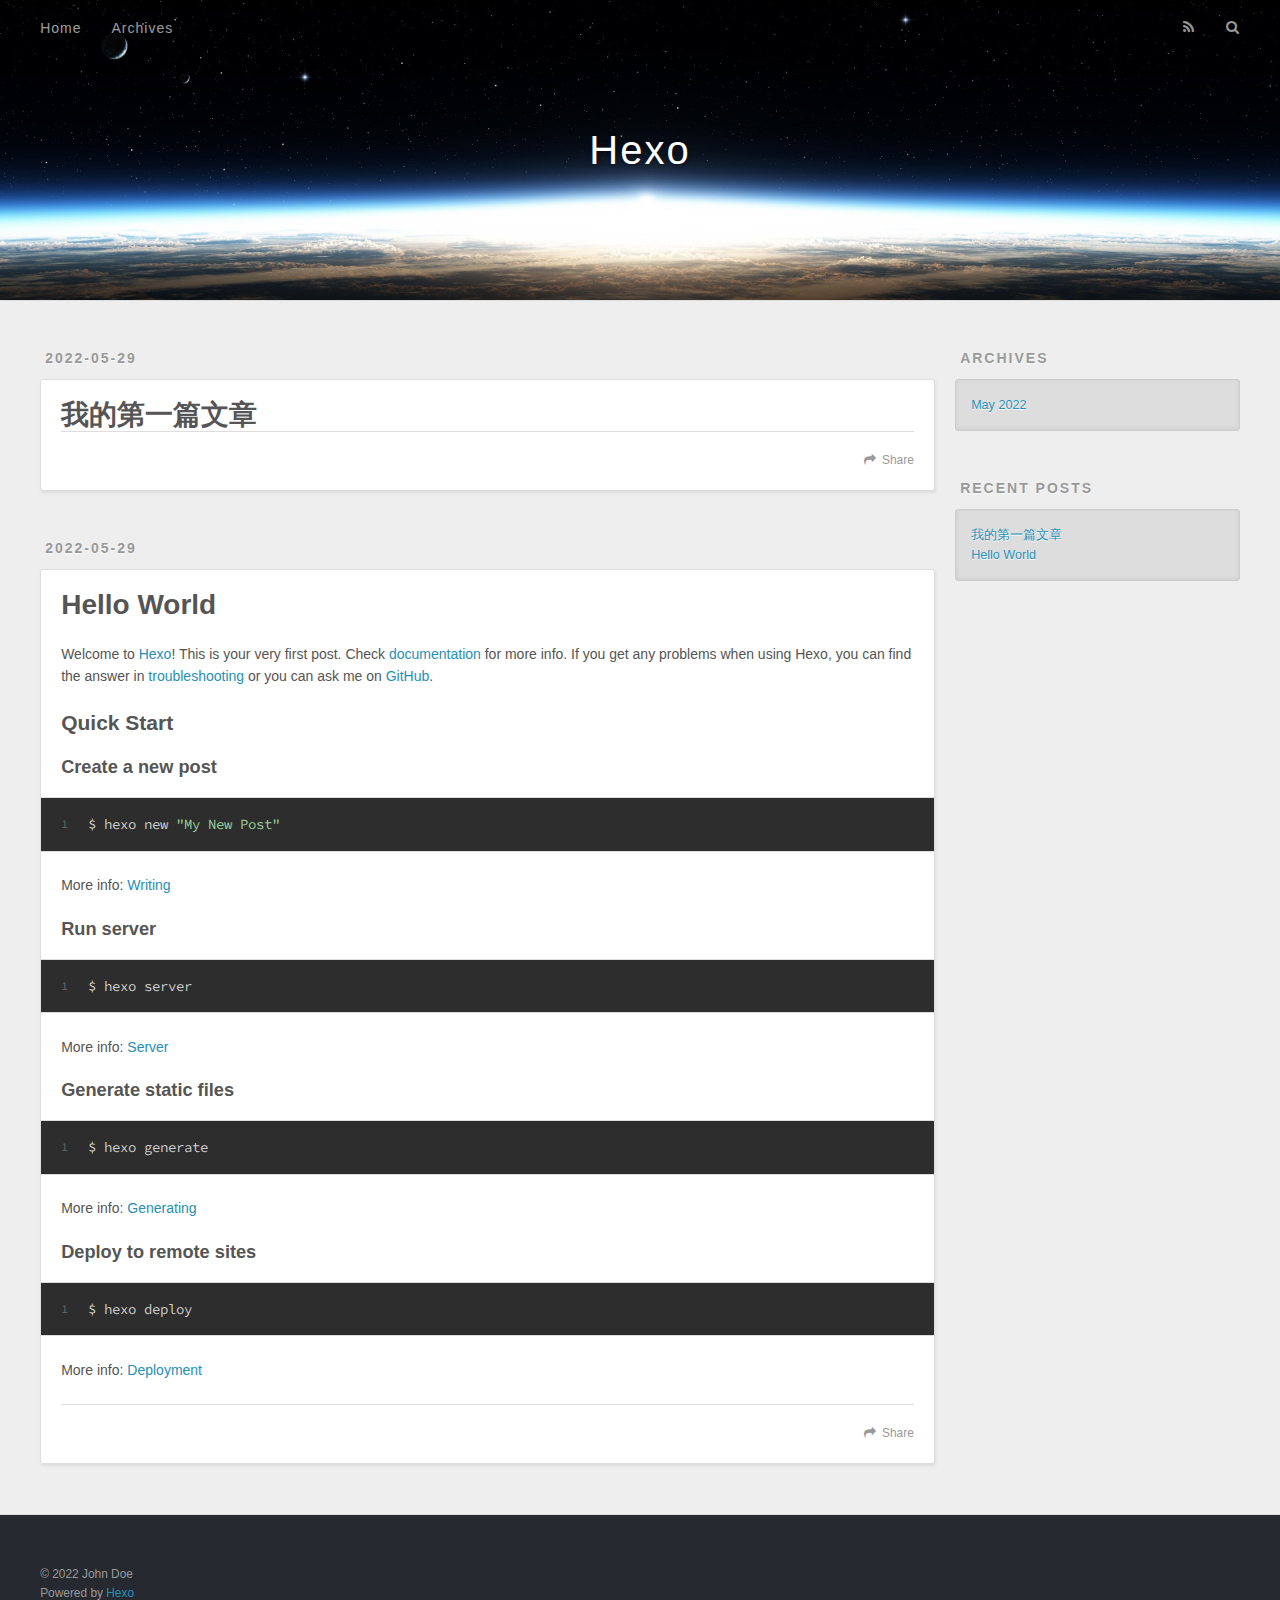
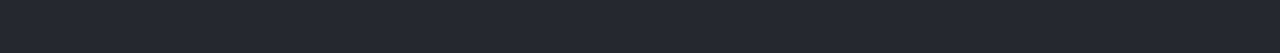
==== index.html @ 9cd81f4d "Site updated: 2022-05-29 21:57:56" ====
<!DOCTYPE html>
<html>
<head>
  <meta charset="utf-8">
  

  
  <title>Hexo</title>
  <meta name="viewport" content="width=device-width, initial-scale=1, maximum-scale=1">
  <meta property="og:type" content="website">
<meta property="og:title" content="Hexo">
<meta property="og:url" content="http://example.com/index.html">
<meta property="og:site_name" content="Hexo">
<meta property="og:locale" content="en_US">
<meta property="article:author" content="John Doe">
<meta name="twitter:card" content="summary">
  
    <link rel="alternate" href="/atom.xml" title="Hexo" type="application/atom+xml">
  
  
    <link rel="icon" href="/favicon.png">
  
  
    <link href="//fonts.googleapis.com/css?family=Source+Code+Pro" rel="stylesheet" type="text/css">
  
  
<link rel="stylesheet" href="/css/style.css">

<meta name="generator" content="Hexo 5.4.2"></head>

<body>
  <div id="container">
    <div id="wrap">
      <header id="header">
  <div id="banner"></div>
  <div id="header-outer" class="outer">
    <div id="header-title" class="inner">
      <h1 id="logo-wrap">
        <a href="/" id="logo">Hexo</a>
      </h1>
      
    </div>
    <div id="header-inner" class="inner">
      <nav id="main-nav">
        <a id="main-nav-toggle" class="nav-icon"></a>
        
          <a class="main-nav-link" href="/">Home</a>
        
          <a class="main-nav-link" href="/archives">Archives</a>
        
      </nav>
      <nav id="sub-nav">
        
          <a id="nav-rss-link" class="nav-icon" href="/atom.xml" title="RSS Feed"></a>
        
        <a id="nav-search-btn" class="nav-icon" title="Search"></a>
      </nav>
      <div id="search-form-wrap">
        <form action="//google.com/search" method="get" accept-charset="UTF-8" class="search-form"><input type="search" name="q" class="search-form-input" placeholder="Search"><button type="submit" class="search-form-submit">&#xF002;</button><input type="hidden" name="sitesearch" value="http://example.com"></form>
      </div>
    </div>
  </div>
</header>
      <div class="outer">
        <section id="main">
  
    <article id="post-我的第一篇文章" class="article article-type-post" itemscope itemprop="blogPost">
  <div class="article-meta">
    <a href="/2022/05/29/%E6%88%91%E7%9A%84%E7%AC%AC%E4%B8%80%E7%AF%87%E6%96%87%E7%AB%A0/" class="article-date">
  <time datetime="2022-05-29T07:58:07.000Z" itemprop="datePublished">2022-05-29</time>
</a>
    
  </div>
  <div class="article-inner">
    
    
      <header class="article-header">
        
  
    <h1 itemprop="name">
      <a class="article-title" href="/2022/05/29/%E6%88%91%E7%9A%84%E7%AC%AC%E4%B8%80%E7%AF%87%E6%96%87%E7%AB%A0/">我的第一篇文章</a>
    </h1>
  

      </header>
    
    <div class="article-entry" itemprop="articleBody">
      
        
      
    </div>
    <footer class="article-footer">
      <a data-url="http://example.com/2022/05/29/%E6%88%91%E7%9A%84%E7%AC%AC%E4%B8%80%E7%AF%87%E6%96%87%E7%AB%A0/" data-id="cl3rckprc0001okvm9r22bdkm" class="article-share-link">Share</a>
      
      
    </footer>
  </div>
  
</article>


  
    <article id="post-hello-world" class="article article-type-post" itemscope itemprop="blogPost">
  <div class="article-meta">
    <a href="/2022/05/29/hello-world/" class="article-date">
  <time datetime="2022-05-29T07:53:01.492Z" itemprop="datePublished">2022-05-29</time>
</a>
    
  </div>
  <div class="article-inner">
    
    
      <header class="article-header">
        
  
    <h1 itemprop="name">
      <a class="article-title" href="/2022/05/29/hello-world/">Hello World</a>
    </h1>
  

      </header>
    
    <div class="article-entry" itemprop="articleBody">
      
        <p>Welcome to <a target="_blank" rel="noopener" href="https://hexo.io/">Hexo</a>! This is your very first post. Check <a target="_blank" rel="noopener" href="https://hexo.io/docs/">documentation</a> for more info. If you get any problems when using Hexo, you can find the answer in <a target="_blank" rel="noopener" href="https://hexo.io/docs/troubleshooting.html">troubleshooting</a> or you can ask me on <a target="_blank" rel="noopener" href="https://github.com/hexojs/hexo/issues">GitHub</a>.</p>
<h2 id="Quick-Start"><a href="#Quick-Start" class="headerlink" title="Quick Start"></a>Quick Start</h2><h3 id="Create-a-new-post"><a href="#Create-a-new-post" class="headerlink" title="Create a new post"></a>Create a new post</h3><figure class="highlight bash"><table><tr><td class="gutter"><pre><span class="line">1</span><br></pre></td><td class="code"><pre><span class="line">$ hexo new <span class="string">&quot;My New Post&quot;</span></span><br></pre></td></tr></table></figure>

<p>More info: <a target="_blank" rel="noopener" href="https://hexo.io/docs/writing.html">Writing</a></p>
<h3 id="Run-server"><a href="#Run-server" class="headerlink" title="Run server"></a>Run server</h3><figure class="highlight bash"><table><tr><td class="gutter"><pre><span class="line">1</span><br></pre></td><td class="code"><pre><span class="line">$ hexo server</span><br></pre></td></tr></table></figure>

<p>More info: <a target="_blank" rel="noopener" href="https://hexo.io/docs/server.html">Server</a></p>
<h3 id="Generate-static-files"><a href="#Generate-static-files" class="headerlink" title="Generate static files"></a>Generate static files</h3><figure class="highlight bash"><table><tr><td class="gutter"><pre><span class="line">1</span><br></pre></td><td class="code"><pre><span class="line">$ hexo generate</span><br></pre></td></tr></table></figure>

<p>More info: <a target="_blank" rel="noopener" href="https://hexo.io/docs/generating.html">Generating</a></p>
<h3 id="Deploy-to-remote-sites"><a href="#Deploy-to-remote-sites" class="headerlink" title="Deploy to remote sites"></a>Deploy to remote sites</h3><figure class="highlight bash"><table><tr><td class="gutter"><pre><span class="line">1</span><br></pre></td><td class="code"><pre><span class="line">$ hexo deploy</span><br></pre></td></tr></table></figure>

<p>More info: <a target="_blank" rel="noopener" href="https://hexo.io/docs/one-command-deployment.html">Deployment</a></p>

      
    </div>
    <footer class="article-footer">
      <a data-url="http://example.com/2022/05/29/hello-world/" data-id="cl3rckpr70000okvm8v90eg1w" class="article-share-link">Share</a>
      
      
    </footer>
  </div>
  
</article>


  


</section>
        
          <aside id="sidebar">
  
    

  
    

  
    
  
    
  <div class="widget-wrap">
    <h3 class="widget-title">Archives</h3>
    <div class="widget">
      <ul class="archive-list"><li class="archive-list-item"><a class="archive-list-link" href="/archives/2022/05/">May 2022</a></li></ul>
    </div>
  </div>


  
    
  <div class="widget-wrap">
    <h3 class="widget-title">Recent Posts</h3>
    <div class="widget">
      <ul>
        
          <li>
            <a href="/2022/05/29/%E6%88%91%E7%9A%84%E7%AC%AC%E4%B8%80%E7%AF%87%E6%96%87%E7%AB%A0/">我的第一篇文章</a>
          </li>
        
          <li>
            <a href="/2022/05/29/hello-world/">Hello World</a>
          </li>
        
      </ul>
    </div>
  </div>

  
</aside>
        
      </div>
      <footer id="footer">
  
  <div class="outer">
    <div id="footer-info" class="inner">
      &copy; 2022 John Doe<br>
      Powered by <a href="http://hexo.io/" target="_blank">Hexo</a>
    </div>
  </div>
</footer>
    </div>
    <nav id="mobile-nav">
  
    <a href="/" class="mobile-nav-link">Home</a>
  
    <a href="/archives" class="mobile-nav-link">Archives</a>
  
</nav>
    

<script src="//ajax.googleapis.com/ajax/libs/jquery/2.0.3/jquery.min.js"></script>


  
<link rel="stylesheet" href="/fancybox/jquery.fancybox.css">

  
<script src="/fancybox/jquery.fancybox.pack.js"></script>




<script src="/js/script.js"></script>




  </div>
</body>
</html>
---- css/style.css ----
body {
  width: 100%;
}
body:before,
body:after {
  content: "";
  display: table;
}
body:after {
  clear: both;
}
html,
body,
div,
span,
applet,
object,
iframe,
h1,
h2,
h3,
h4,
h5,
h6,
p,
blockquote,
pre,
a,
abbr,
acronym,
address,
big,
cite,
code,
del,
dfn,
em,
img,
ins,
kbd,
q,
s,
samp,
small,
strike,
strong,
sub,
sup,
tt,
var,
dl,
dt,
dd,
ol,
ul,
li,
fieldset,
form,
label,
legend,
table,
caption,
tbody,
tfoot,
thead,
tr,
th,
td {
  margin: 0;
  padding: 0;
  border: 0;
  outline: 0;
  font-weight: inherit;
  font-style: inherit;
  font-family: inherit;
  font-size: 100%;
  vertical-align: baseline;
}
body {
  line-height: 1;
  color: #000;
  background: #fff;
}
ol,
ul {
  list-style: none;
}
table {
  border-collapse: separate;
  border-spacing: 0;
  vertical-align: middle;
}
caption,
th,
td {
  text-align: left;
  font-weight: normal;
  vertical-align: middle;
}
a img {
  border: none;
}
input,
button {
  margin: 0;
  padding: 0;
}
input::-moz-focus-inner,
button::-moz-focus-inner {
  border: 0;
  padding: 0;
}
@font-face {
  font-family: FontAwesome;
  font-style: normal;
  font-weight: normal;
  src: url("fonts/fontawesome-webfont.eot?v=#4.0.3");
  src: url("fonts/fontawesome-webfont.eot?#iefix&v=#4.0.3") format("embedded-opentype"), url("fonts/fontawesome-webfont.woff?v=#4.0.3") format("woff"), url("fonts/fontawesome-webfont.ttf?v=#4.0.3") format("truetype"), url("fonts/fontawesome-webfont.svg#fontawesomeregular?v=#4.0.3") format("svg");
}
html,
body,
#container {
  height: 100%;
}
body {
  background: #eee;
  font: 14px -apple-system, BlinkMacSystemFont, "Segoe UI", "Roboto", "Oxygen", "Ubuntu", "Cantarell", "Fira Sans", "Droid Sans", "Helvetica Neue", sans-serif;
  -webkit-text-size-adjust: 100%;
}
.outer {
  max-width: 1220px;
  margin: 0 auto;
  padding: 0 20px;
}
.outer:before,
.outer:after {
  content: "";
  display: table;
}
.outer:after {
  clear: both;
}
.inner {
  display: inline;
  float: left;
  width: 98.33333333333333%;
  margin: 0 0.833333333333333%;
}
.left,
.alignleft {
  float: left;
}
.right,
.alignright {
  float: right;
}
.clear {
  clear: both;
}
#container {
  position: relative;
}
.mobile-nav-on {
  overflow: hidden;
}
#wrap {
  height: 100%;
  width: 100%;
  position: absolute;
  top: 0;
  left: 0;
  -webkit-transition: 0.2s ease-out;
  -moz-transition: 0.2s ease-out;
  -ms-transition: 0.2s ease-out;
  transition: 0.2s ease-out;
  z-index: 1;
  background: #eee;
}
.mobile-nav-on #wrap {
  left: 280px;
}
@media screen and (min-width: 768px) {
  #main {
    display: inline;
    float: left;
    width: 73.33333333333333%;
    margin: 0 0.833333333333333%;
  }
}
.article-date,
.article-category-link,
.archive-year,
.widget-title {
  text-decoration: none;
  text-transform: uppercase;
  letter-spacing: 2px;
  color: #999;
  margin-bottom: 1em;
  margin-left: 5px;
  line-height: 1em;
  text-shadow: 0 1px #fff;
  font-weight: bold;
}
.article-inner,
.archive-article-inner {
  background: #fff;
  -webkit-box-shadow: 1px 2px 3px #ddd;
  box-shadow: 1px 2px 3px #ddd;
  border: 1px solid #ddd;
  border-radius: 3px;
}
.article-entry h1,
.widget h1 {
  font-size: 2em;
}
.article-entry h2,
.widget h2 {
  font-size: 1.5em;
}
.article-entry h3,
.widget h3 {
  font-size: 1.3em;
}
.article-entry h4,
.widget h4 {
  font-size: 1.2em;
}
.article-entry h5,
.widget h5 {
  font-size: 1em;
}
.article-entry h6,
.widget h6 {
  font-size: 1em;
  color: #999;
}
.article-entry hr,
.widget hr {
  border: 1px dashed #ddd;
}
.article-entry strong,
.widget strong {
  font-weight: bold;
}
.article-entry em,
.widget em,
.article-entry cite,
.widget cite {
  font-style: italic;
}
.article-entry sup,
.widget sup,
.article-entry sub,
.widget sub {
  font-size: 0.75em;
  line-height: 0;
  position: relative;
  vertical-align: baseline;
}
.article-entry sup,
.widget sup {
  top: -0.5em;
}
.article-entry sub,
.widget sub {
  bottom: -0.2em;
}
.article-entry small,
.widget small {
  font-size: 0.85em;
}
.article-entry acronym,
.widget acronym,
.article-entry abbr,
.widget abbr {
  border-bottom: 1px dotted;
}
.article-entry ul,
.widget ul,
.article-entry ol,
.widget ol,
.article-entry dl,
.widget dl {
  margin: 0 20px;
  line-height: 1.6em;
}
.article-entry ul ul,
.widget ul ul,
.article-entry ol ul,
.widget ol ul,
.article-entry ul ol,
.widget ul ol,
.article-entry ol ol,
.widget ol ol {
  margin-top: 0;
  margin-bottom: 0;
}
.article-entry ul,
.widget ul {
  list-style: disc;
}
.article-entry ol,
.widget ol {
  list-style: decimal;
}
.article-entry dt,
.widget dt {
  font-weight: bold;
}
#header {
  height: 300px;
  position: relative;
  border-bottom: 1px solid #ddd;
}
#header:before,
#header:after {
  content: "";
  position: absolute;
  left: 0;
  right: 0;
  height: 40px;
}
#header:before {
  top: 0;
  background: -webkit-linear-gradient(rgba(0,0,0,0.2), transparent);
  background: -moz-linear-gradient(rgba(0,0,0,0.2), transparent);
  background: -ms-linear-gradient(rgba(0,0,0,0.2), transparent);
  background: linear-gradient(rgba(0,0,0,0.2), transparent);
}
#header:after {
  bottom: 0;
  background: -webkit-linear-gradient(transparent, rgba(0,0,0,0.2));
  background: -moz-linear-gradient(transparent, rgba(0,0,0,0.2));
  background: -ms-linear-gradient(transparent, rgba(0,0,0,0.2));
  background: linear-gradient(transparent, rgba(0,0,0,0.2));
}
#header-outer {
  height: 100%;
  position: relative;
}
#header-inner {
  position: relative;
  overflow: hidden;
}
#banner {
  position: absolute;
  top: 0;
  left: 0;
  width: 100%;
  height: 100%;
  background: url("images/banner.jpg") center #000;
  background-size: cover;
  z-index: -1;
}
#header-title {
  text-align: center;
  height: 40px;
  position: absolute;
  top: 50%;
  left: 0;
  margin-top: -20px;
}
#logo,
#subtitle {
  text-decoration: none;
  color: #fff;
  font-weight: 300;
  text-shadow: 0 1px 4px rgba(0,0,0,0.3);
}
#logo {
  font-size: 40px;
  line-height: 40px;
  letter-spacing: 2px;
}
#subtitle {
  font-size: 16px;
  line-height: 16px;
  letter-spacing: 1px;
}
#subtitle-wrap {
  margin-top: 16px;
}
#main-nav {
  float: left;
  margin-left: -15px;
}
.nav-icon,
.main-nav-link {
  float: left;
  color: #fff;
  opacity: 0.6;
  text-decoration: none;
  text-shadow: 0 1px rgba(0,0,0,0.2);
  -webkit-transition: opacity 0.2s;
  -moz-transition: opacity 0.2s;
  -ms-transition: opacity 0.2s;
  transition: opacity 0.2s;
  display: block;
  padding: 20px 15px;
}
.nav-icon:hover,
.main-nav-link:hover {
  opacity: 1;
}
.nav-icon {
  font-family: FontAwesome;
  text-align: center;
  font-size: 14px;
  width: 14px;
  height: 14px;
  padding: 20px 15px;
  position: relative;
  cursor: pointer;
}
.main-nav-link {
  font-weight: 300;
  letter-spacing: 1px;
}
@media screen and (max-width: 479px) {
  .main-nav-link {
    display: none;
  }
}
#main-nav-toggle {
  display: none;
}
#main-nav-toggle:before {
  content: "\f0c9";
}
@media screen and (max-width: 479px) {
  #main-nav-toggle {
    display: block;
  }
}
#sub-nav {
  float: right;
  margin-right: -15px;
}
#nav-rss-link:before {
  content: "\f09e";
}
#nav-search-btn:before {
  content: "\f002";
}
#search-form-wrap {
  position: absolute;
  top: 15px;
  width: 150px;
  height: 30px;
  right: -150px;
  opacity: 0;
  -webkit-transition: 0.2s ease-out;
  -moz-transition: 0.2s ease-out;
  -ms-transition: 0.2s ease-out;
  transition: 0.2s ease-out;
}
#search-form-wrap.on {
  opacity: 1;
  right: 0;
}
@media screen and (max-width: 479px) {
  #search-form-wrap {
    width: 100%;
    right: -100%;
  }
}
.search-form {
  position: absolute;
  top: 0;
  left: 0;
  right: 0;
  background: #fff;
  padding: 5px 15px;
  border-radius: 15px;
  -webkit-box-shadow: 0 0 10px rgba(0,0,0,0.3);
  box-shadow: 0 0 10px rgba(0,0,0,0.3);
}
.search-form-input {
  border: none;
  background: none;
  color: #555;
  width: 100%;
  font: 13px -apple-system, BlinkMacSystemFont, "Segoe UI", "Roboto", "Oxygen", "Ubuntu", "Cantarell", "Fira Sans", "Droid Sans", "Helvetica Neue", sans-serif;
  outline: none;
}
.search-form-input::-webkit-search-results-decoration,
.search-form-input::-webkit-search-cancel-button {
  -webkit-appearance: none;
}
.search-form-submit {
  position: absolute;
  top: 50%;
  right: 10px;
  margin-top: -7px;
  font: 13px FontAwesome;
  border: none;
  background: none;
  color: #bbb;
  cursor: pointer;
}
.search-form-submit:hover,
.search-form-submit:focus {
  color: #777;
}
.article {
  margin: 50px 0;
}
.article-inner {
  overflow: hidden;
}
.article-meta:before,
.article-meta:after {
  content: "";
  display: table;
}
.article-meta:after {
  clear: both;
}
.article-date {
  float: left;
}
.article-category {
  float: left;
  line-height: 1em;
  color: #ccc;
  text-shadow: 0 1px #fff;
  margin-left: 8px;
}
.article-category:before {
  content: "\2022";
}
.article-category-link {
  margin: 0 12px 1em;
}
.article-header {
  padding: 20px 20px 0;
}
.article-title {
  text-decoration: none;
  font-size: 2em;
  font-weight: bold;
  color: #555;
  line-height: 1.1em;
  -webkit-transition: color 0.2s;
  -moz-transition: color 0.2s;
  -ms-transition: color 0.2s;
  transition: color 0.2s;
}
a.article-title:hover {
  color: #258fb8;
}
.article-entry {
  color: #555;
  padding: 0 20px;
}
.article-entry:before,
.article-entry:after {
  content: "";
  display: table;
}
.article-entry:after {
  clear: both;
}
.article-entry p,
.article-entry table {
  line-height: 1.6em;
  margin: 1.6em 0;
}
.article-entry h1,
.article-entry h2,
.article-entry h3,
.article-entry h4,
.article-entry h5,
.article-entry h6 {
  font-weight: bold;
}
.article-entry h1,
.article-entry h2,
.article-entry h3,
.article-entry h4,
.article-entry h5,
.article-entry h6 {
  line-height: 1.1em;
  margin: 1.1em 0;
}
.article-entry a {
  color: #258fb8;
  text-decoration: none;
}
.article-entry a:hover {
  text-decoration: underline;
}
.article-entry ul,
.article-entry ol,
.article-entry dl {
  margin-top: 1.6em;
  margin-bottom: 1.6em;
}
.article-entry img,
.article-entry video {
  max-width: 100%;
  height: auto;
  display: block;
  margin: auto;
}
.article-entry iframe {
  border: none;
}
.article-entry table {
  width: 100%;
  border-collapse: collapse;
  border-spacing: 0;
}
.article-entry th {
  font-weight: bold;
  border-bottom: 3px solid #ddd;
  padding-bottom: 0.5em;
}
.article-entry td {
  border-bottom: 1px solid #ddd;
  padding: 10px 0;
}
.article-entry blockquote {
  font-family: Georgia, "Times New Roman", serif;
  font-size: 1.4em;
  margin: 1.6em 20px;
  text-align: center;
}
.article-entry blockquote footer {
  font-size: 14px;
  margin: 1.6em 0;
  font-family: -apple-system, BlinkMacSystemFont, "Segoe UI", "Roboto", "Oxygen", "Ubuntu", "Cantarell", "Fira Sans", "Droid Sans", "Helvetica Neue", sans-serif;
}
.article-entry blockquote footer cite:before {
  content: "—";
  padding: 0 0.5em;
}
.article-entry .pullquote {
  text-align: left;
  width: 45%;
  margin: 0;
}
.article-entry .pullquote.left {
  margin-left: 0.5em;
  margin-right: 1em;
}
.article-entry .pullquote.right {
  margin-right: 0.5em;
  margin-left: 1em;
}
.article-entry .caption {
  color: #999;
  display: block;
  font-size: 0.9em;
  margin-top: 0.5em;
  position: relative;
  text-align: center;
}
.article-entry .video-container {
  position: relative;
  padding-top: 56.25%;
  height: 0;
  overflow: hidden;
}
.article-entry .video-container iframe,
.article-entry .video-container object,
.article-entry .video-container embed {
  position: absolute;
  top: 0;
  left: 0;
  width: 100%;
  height: 100%;
  margin-top: 0;
}
.article-more-link a {
  display: inline-block;
  line-height: 1em;
  padding: 6px 15px;
  border-radius: 15px;
  background: #eee;
  color: #999;
  text-shadow: 0 1px #fff;
  text-decoration: none;
}
.article-more-link a:hover {
  background: #258fb8;
  color: #fff;
  text-decoration: none;
  text-shadow: 0 1px #1e7293;
}
.article-footer {
  font-size: 0.85em;
  line-height: 1.6em;
  border-top: 1px solid #ddd;
  padding-top: 1.6em;
  margin: 0 20px 20px;
}
.article-footer:before,
.article-footer:after {
  content: "";
  display: table;
}
.article-footer:after {
  clear: both;
}
.article-footer a {
  color: #999;
  text-decoration: none;
}
.article-footer a:hover {
  color: #555;
}
.article-tag-list-item {
  float: left;
  margin-right: 10px;
}
.article-tag-list-link:before {
  content: "#";
}
.article-comment-link {
  float: right;
}
.article-comment-link:before {
  content: "\f075";
  font-family: FontAwesome;
  padding-right: 8px;
}
.article-share-link {
  cursor: pointer;
  float: right;
  margin-left: 20px;
}
.article-share-link:before {
  content: "\f064";
  font-family: FontAwesome;
  padding-right: 6px;
}
#article-nav {
  position: relative;
}
#article-nav:before,
#article-nav:after {
  content: "";
  display: table;
}
#article-nav:after {
  clear: both;
}
@media screen and (min-width: 768px) {
  #article-nav {
    margin: 50px 0;
  }
  #article-nav:before {
    width: 8px;
    height: 8px;
    position: absolute;
    top: 50%;
    left: 50%;
    margin-top: -4px;
    margin-left: -4px;
    content: "";
    border-radius: 50%;
    background: #ddd;
    -webkit-box-shadow: 0 1px 2px #fff;
    box-shadow: 0 1px 2px #fff;
  }
}
.article-nav-link-wrap {
  text-decoration: none;
  text-shadow: 0 1px #fff;
  color: #999;
  -webkit-box-sizing: border-box;
  -moz-box-sizing: border-box;
  box-sizing: border-box;
  margin-top: 50px;
  text-align: center;
  display: block;
}
.article-nav-link-wrap:hover {
  color: #555;
}
@media screen and (min-width: 768px) {
  .article-nav-link-wrap {
    width: 50%;
    margin-top: 0;
  }
}
@media screen and (min-width: 768px) {
  #article-nav-newer {
    float: left;
    text-align: right;
    padding-right: 20px;
  }
}
@media screen and (min-width: 768px) {
  #article-nav-older {
    float: right;
    text-align: left;
    padding-left: 20px;
  }
}
.article-nav-caption {
  text-transform: uppercase;
  letter-spacing: 2px;
  color: #ddd;
  line-height: 1em;
  font-weight: bold;
}
#article-nav-newer .article-nav-caption {
  margin-right: -2px;
}
.article-nav-title {
  font-size: 0.85em;
  line-height: 1.6em;
  margin-top: 0.5em;
}
.article-share-box {
  position: absolute;
  display: none;
  background: #fff;
  -webkit-box-shadow: 1px 2px 10px rgba(0,0,0,0.2);
  box-shadow: 1px 2px 10px rgba(0,0,0,0.2);
  border-radius: 3px;
  margin-left: -145px;
  overflow: hidden;
  z-index: 1;
}
.article-share-box.on {
  display: block;
}
.article-share-input {
  width: 100%;
  background: none;
  -webkit-box-sizing: border-box;
  -moz-box-sizing: border-box;
  box-sizing: border-box;
  font: 14px -apple-system, BlinkMacSystemFont, "Segoe UI", "Roboto", "Oxygen", "Ubuntu", "Cantarell", "Fira Sans", "Droid Sans", "Helvetica Neue", sans-serif;
  padding: 0 15px;
  color: #555;
  outline: none;
  border: 1px solid #ddd;
  border-radius: 3px 3px 0 0;
  height: 36px;
  line-height: 36px;
}
.article-share-links {
  background: #eee;
}
.article-share-links:before,
.article-share-links:after {
  content: "";
  display: table;
}
.article-share-links:after {
  clear: both;
}
.article-share-twitter,
.article-share-facebook,
.article-share-pinterest,
.article-share-google {
  width: 50px;
  height: 36px;
  display: block;
  float: left;
  position: relative;
  color: #999;
  text-shadow: 0 1px #fff;
}
.article-share-twitter:before,
.article-share-facebook:before,
.article-share-pinterest:before,
.article-share-google:before {
  font-size: 20px;
  font-family: FontAwesome;
  width: 20px;
  height: 20px;
  position: absolute;
  top: 50%;
  left: 50%;
  margin-top: -10px;
  margin-left: -10px;
  text-align: center;
}
.article-share-twitter:hover,
.article-share-facebook:hover,
.article-share-pinterest:hover,
.article-share-google:hover {
  color: #fff;
}
.article-share-twitter:before {
  content: "\f099";
}
.article-share-twitter:hover {
  background: #00aced;
  text-shadow: 0 1px #008abe;
}
.article-share-facebook:before {
  content: "\f09a";
}
.article-share-facebook:hover {
  background: #3b5998;
  text-shadow: 0 1px #2f477a;
}
.article-share-pinterest:before {
  content: "\f0d2";
}
.article-share-pinterest:hover {
  background: #cb2027;
  text-shadow: 0 1px #a21a1f;
}
.article-share-google:before {
  content: "\f0d5";
}
.article-share-google:hover {
  background: #dd4b39;
  text-shadow: 0 1px #be3221;
}
.article-gallery {
  background: #000;
  position: relative;
}
.article-gallery-photos {
  position: relative;
  overflow: hidden;
}
.article-gallery-img {
  display: none;
  max-width: 100%;
}
.article-gallery-img:first-child {
  display: block;
}
.article-gallery-img.loaded {
  position: absolute;
  display: block;
}
.article-gallery-img img {
  display: block;
  max-width: 100%;
  margin: 0 auto;
}
#comments {
  background: #fff;
  -webkit-box-shadow: 1px 2px 3px #ddd;
  box-shadow: 1px 2px 3px #ddd;
  padding: 20px;
  border: 1px solid #ddd;
  border-radius: 3px;
  margin: 50px 0;
}
#comments a {
  color: #258fb8;
}
.archives-wrap {
  margin: 50px 0;
}
.archives:before,
.archives:after {
  content: "";
  display: table;
}
.archives:after {
  clear: both;
}
.archive-year-wrap {
  margin-bottom: 1em;
}
.archives {
  -webkit-column-gap: 10px;
  -moz-column-gap: 10px;
  column-gap: 10px;
}
@media screen and (min-width: 480px) and (max-width: 767px) {
  .archives {
    -webkit-column-count: 2;
    -moz-column-count: 2;
    column-count: 2;
  }
}
@media screen and (min-width: 768px) {
  .archives {
    -webkit-column-count: 3;
    -moz-column-count: 3;
    column-count: 3;
  }
}
.archive-article {
  -webkit-column-break-inside: avoid;
  page-break-inside: avoid;
  overflow: hidden;
  break-inside: avoid-column;
}
.archive-article-inner {
  padding: 10px;
  margin-bottom: 15px;
}
.archive-article-title {
  text-decoration: none;
  font-weight: bold;
  color: #555;
  -webkit-transition: color 0.2s;
  -moz-transition: color 0.2s;
  -ms-transition: color 0.2s;
  transition: color 0.2s;
  line-height: 1.6em;
}
.archive-article-title:hover {
  color: #258fb8;
}
.archive-article-footer {
  margin-top: 1em;
}
.archive-article-date {
  color: #999;
  text-decoration: none;
  font-size: 0.85em;
  line-height: 1em;
  margin-bottom: 0.5em;
  display: block;
}
#page-nav {
  margin: 50px auto;
  background: #fff;
  -webkit-box-shadow: 1px 2px 3px #ddd;
  box-shadow: 1px 2px 3px #ddd;
  border: 1px solid #ddd;
  border-radius: 3px;
  text-align: center;
  color: #999;
  overflow: hidden;
}
#page-nav:before,
#page-nav:after {
  content: "";
  display: table;
}
#page-nav:after {
  clear: both;
}
#page-nav a,
#page-nav span {
  padding: 10px 20px;
  line-height: 1;
  height: 2ex;
}
#page-nav a {
  color: #999;
  text-decoration: none;
}
#page-nav a:hover {
  background: #999;
  color: #fff;
}
#page-nav .prev {
  float: left;
}
#page-nav .next {
  float: right;
}
#page-nav .page-number {
  display: inline-block;
}
@media screen and (max-width: 479px) {
  #page-nav .page-number {
    display: none;
  }
}
#page-nav .current {
  color: #555;
  font-weight: bold;
}
#page-nav .space {
  color: #ddd;
}
#footer {
  background: #262a30;
  padding: 50px 0;
  border-top: 1px solid #ddd;
  color: #999;
}
#footer a {
  color: #258fb8;
  text-decoration: none;
}
#footer a:hover {
  text-decoration: underline;
}
#footer-info {
  line-height: 1.6em;
  font-size: 0.85em;
}
.article-entry pre,
.article-entry .highlight {
  background: #2d2d2d;
  margin: 0 -20px;
  padding: 15px 20px;
  border-style: solid;
  border-color: #ddd;
  border-width: 1px 0;
  overflow: auto;
  color: #ccc;
  line-height: 22.400000000000002px;
}
.article-entry .highlight .gutter pre,
.article-entry .gist .gist-file .gist-data .line-numbers {
  color: #666;
  font-size: 0.85em;
}
.article-entry pre,
.article-entry code {
  font-family: "Source Code Pro", Consolas, Monaco, Menlo, Consolas, monospace;
}
.article-entry code {
  background: #eee;
  text-shadow: 0 1px #fff;
  padding: 0 0.3em;
}
.article-entry pre code {
  background: none;
  text-shadow: none;
  padding: 0;
}
.article-entry .highlight pre {
  border: none;
  margin: 0;
  padding: 0;
}
.article-entry .highlight table {
  margin: 0;
  width: auto;
}
.article-entry .highlight td {
  border: none;
  padding: 0;
}
.article-entry .highlight figcaption {
  font-size: 0.85em;
  color: #999;
  line-height: 1em;
  margin-bottom: 1em;
}
.article-entry .highlight figcaption:before,
.article-entry .highlight figcaption:after {
  content: "";
  display: table;
}
.article-entry .highlight figcaption:after {
  clear: both;
}
.article-entry .highlight figcaption a {
  float: right;
}
.article-entry .highlight .gutter pre {
  text-align: right;
  padding-right: 20px;
}
.article-entry .highlight .line {
  height: 22.400000000000002px;
}
.article-entry .highlight .line.marked {
  background: #515151;
}
.article-entry .gist {
  margin: 0 -20px;
  border-style: solid;
  border-color: #ddd;
  border-width: 1px 0;
  background: #2d2d2d;
  padding: 15px 20px 15px 0;
}
.article-entry .gist .gist-file {
  border: none;
  font-family: "Source Code Pro", Consolas, Monaco, Menlo, Consolas, monospace;
  margin: 0;
}
.article-entry .gist .gist-file .gist-data {
  background: none;
  border: none;
}
.article-entry .gist .gist-file .gist-data .line-numbers {
  background: none;
  border: none;
  padding: 0 20px 0 0;
}
.article-entry .gist .gist-file .gist-data .line-data {
  padding: 0 !important;
}
.article-entry .gist .gist-file .highlight {
  margin: 0;
  padding: 0;
  border: none;
}
.article-entry .gist .gist-file .gist-meta {
  background: #2d2d2d;
  color: #999;
  font: 0.85em -apple-system, BlinkMacSystemFont, "Segoe UI", "Roboto", "Oxygen", "Ubuntu", "Cantarell", "Fira Sans", "Droid Sans", "Helvetica Neue", sans-serif;
  text-shadow: 0 0;
  padding: 0;
  margin-top: 1em;
  margin-left: 20px;
}
.article-entry .gist .gist-file .gist-meta a {
  color: #258fb8;
  font-weight: normal;
}
.article-entry .gist .gist-file .gist-meta a:hover {
  text-decoration: underline;
}
pre .comment,
pre .title {
  color: #999;
}
pre .variable,
pre .attribute,
pre .tag,
pre .regexp,
pre .ruby .constant,
pre .xml .tag .title,
pre .xml .pi,
pre .xml .doctype,
pre .html .doctype,
pre .css .id,
pre .css .class,
pre .css .pseudo {
  color: #f2777a;
}
pre .number,
pre .preprocessor,
pre .built_in,
pre .literal,
pre .params,
pre .constant {
  color: #f99157;
}
pre .class,
pre .ruby .class .title,
pre .css .rules .attribute {
  color: #9c9;
}
pre .string,
pre .value,
pre .inheritance,
pre .header,
pre .ruby .symbol,
pre .xml .cdata {
  color: #9c9;
}
pre .css .hexcolor {
  color: #6cc;
}
pre .function,
pre .python .decorator,
pre .python .title,
pre .ruby .function .title,
pre .ruby .title .keyword,
pre .perl .sub,
pre .javascript .title,
pre .coffeescript .title {
  color: #69c;
}
pre .keyword,
pre .javascript .function {
  color: #c9c;
}
@media screen and (max-width: 479px) {
  #mobile-nav {
    position: absolute;
    top: 0;
    left: 0;
    width: 280px;
    height: 100%;
    background: #191919;
    border-right: 1px solid #fff;
  }
}
@media screen and (max-width: 479px) {
  .mobile-nav-link {
    display: block;
    color: #999;
    text-decoration: none;
    padding: 15px 20px;
    font-weight: bold;
  }
  .mobile-nav-link:hover {
    color: #fff;
  }
}
@media screen and (min-width: 768px) {
  #sidebar {
    display: inline;
    float: left;
    width: 23.333333333333332%;
    margin: 0 0.833333333333333%;
  }
}
.widget-wrap {
  margin: 50px 0;
}
.widget {
  color: #777;
  text-shadow: 0 1px #fff;
  background: #ddd;
  -webkit-box-shadow: 0 -1px 4px #ccc inset;
  box-shadow: 0 -1px 4px #ccc inset;
  border: 1px solid #ccc;
  padding: 15px;
  border-radius: 3px;
}
.widget a {
  color: #258fb8;
  text-decoration: none;
}
.widget a:hover {
  text-decoration: underline;
}
.widget ul ul,
.widget ol ul,
.widget dl ul,
.widget ul ol,
.widget ol ol,
.widget dl ol,
.widget ul dl,
.widget ol dl,
.widget dl dl {
  margin-left: 15px;
  list-style: disc;
}
.widget {
  line-height: 1.6em;
  word-wrap: break-word;
  font-size: 0.9em;
}
.widget ul,
.widget ol {
  list-style: none;
  margin: 0;
}
.widget ul ul,
.widget ol ul,
.widget ul ol,
.widget ol ol {
  margin: 0 20px;
}
.widget ul ul,
.widget ol ul {
  list-style: disc;
}
.widget ul ol,
.widget ol ol {
  list-style: decimal;
}
.category-list-count,
.tag-list-count,
.archive-list-count {
  padding-left: 5px;
  color: #999;
  font-size: 0.85em;
}
.category-list-count:before,
.tag-list-count:before,
.archive-list-count:before {
  content: "(";
}
.category-list-count:after,
.tag-list-count:after,
.archive-list-count:after {
  content: ")";
}
.tagcloud a {
  margin-right: 5px;
  display: inline-block;
}
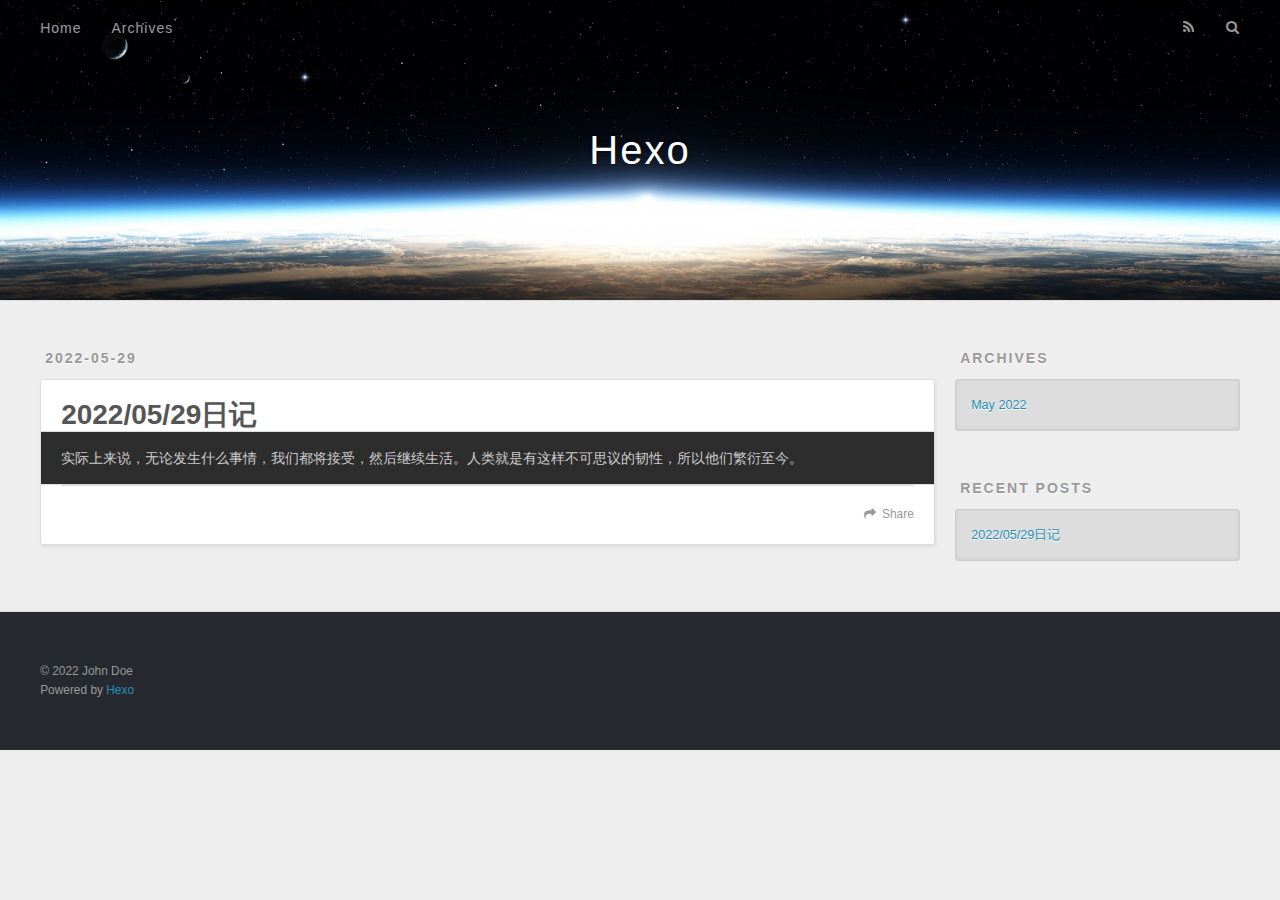
==== commit 6d98e97f: "Site updated: 2022-05-29 22:06:38" ====
--- a/index.html
+++ b/index.html
@@ -64,10 +64,10 @@
       <div class="outer">
         <section id="main">
   
-    <article id="post-我的第一篇文章" class="article article-type-post" itemscope itemprop="blogPost">
+    <article id="post-2022-05-29日记" class="article article-type-post" itemscope itemprop="blogPost">
   <div class="article-meta">
-    <a href="/2022/05/29/%E6%88%91%E7%9A%84%E7%AC%AC%E4%B8%80%E7%AF%87%E6%96%87%E7%AB%A0/" class="article-date">
-  <time datetime="2022-05-29T07:58:07.000Z" itemprop="datePublished">2022-05-29</time>
+    <a href="/2022/05/29/2022-05-29%E6%97%A5%E8%AE%B0/" class="article-date">
+  <time datetime="2022-05-29T14:04:13.000Z" itemprop="datePublished">2022-05-29</time>
 </a>
     
   </div>
@@ -78,7 +78,7 @@
         
   
     <h1 itemprop="name">
-      <a class="article-title" href="/2022/05/29/%E6%88%91%E7%9A%84%E7%AC%AC%E4%B8%80%E7%AF%87%E6%96%87%E7%AB%A0/">我的第一篇文章</a>
+      <a class="article-title" href="/2022/05/29/2022-05-29%E6%97%A5%E8%AE%B0/">2022/05/29日记</a>
     </h1>
   
 
@@ -86,60 +86,13 @@
     
     <div class="article-entry" itemprop="articleBody">
       
-        
-      
-    </div>
-    <footer class="article-footer">
-      <a data-url="http://example.com/2022/05/29/%E6%88%91%E7%9A%84%E7%AC%AC%E4%B8%80%E7%AF%87%E6%96%87%E7%AB%A0/" data-id="cl3rckprc0001okvm9r22bdkm" class="article-share-link">Share</a>
-      
-      
-    </footer>
-  </div>
-  
-</article>
-
-
-  
-    <article id="post-hello-world" class="article article-type-post" itemscope itemprop="blogPost">
-  <div class="article-meta">
-    <a href="/2022/05/29/hello-world/" class="article-date">
-  <time datetime="2022-05-29T07:53:01.492Z" itemprop="datePublished">2022-05-29</time>
-</a>
-    
-  </div>
-  <div class="article-inner">
-    
-    
-      <header class="article-header">
-        
-  
-    <h1 itemprop="name">
-      <a class="article-title" href="/2022/05/29/hello-world/">Hello World</a>
-    </h1>
-  
-
-      </header>
-    
-    <div class="article-entry" itemprop="articleBody">
-      
-        <p>Welcome to <a target="_blank" rel="noopener" href="https://hexo.io/">Hexo</a>! This is your very first post. Check <a target="_blank" rel="noopener" href="https://hexo.io/docs/">documentation</a> for more info. If you get any problems when using Hexo, you can find the answer in <a target="_blank" rel="noopener" href="https://hexo.io/docs/troubleshooting.html">troubleshooting</a> or you can ask me on <a target="_blank" rel="noopener" href="https://github.com/hexojs/hexo/issues">GitHub</a>.</p>
-<h2 id="Quick-Start"><a href="#Quick-Start" class="headerlink" title="Quick Start"></a>Quick Start</h2><h3 id="Create-a-new-post"><a href="#Create-a-new-post" class="headerlink" title="Create a new post"></a>Create a new post</h3><figure class="highlight bash"><table><tr><td class="gutter"><pre><span class="line">1</span><br></pre></td><td class="code"><pre><span class="line">$ hexo new <span class="string">&quot;My New Post&quot;</span></span><br></pre></td></tr></table></figure>
-
-<p>More info: <a target="_blank" rel="noopener" href="https://hexo.io/docs/writing.html">Writing</a></p>
-<h3 id="Run-server"><a href="#Run-server" class="headerlink" title="Run server"></a>Run server</h3><figure class="highlight bash"><table><tr><td class="gutter"><pre><span class="line">1</span><br></pre></td><td class="code"><pre><span class="line">$ hexo server</span><br></pre></td></tr></table></figure>
-
-<p>More info: <a target="_blank" rel="noopener" href="https://hexo.io/docs/server.html">Server</a></p>
-<h3 id="Generate-static-files"><a href="#Generate-static-files" class="headerlink" title="Generate static files"></a>Generate static files</h3><figure class="highlight bash"><table><tr><td class="gutter"><pre><span class="line">1</span><br></pre></td><td class="code"><pre><span class="line">$ hexo generate</span><br></pre></td></tr></table></figure>
-
-<p>More info: <a target="_blank" rel="noopener" href="https://hexo.io/docs/generating.html">Generating</a></p>
-<h3 id="Deploy-to-remote-sites"><a href="#Deploy-to-remote-sites" class="headerlink" title="Deploy to remote sites"></a>Deploy to remote sites</h3><figure class="highlight bash"><table><tr><td class="gutter"><pre><span class="line">1</span><br></pre></td><td class="code"><pre><span class="line">$ hexo deploy</span><br></pre></td></tr></table></figure>
-
-<p>More info: <a target="_blank" rel="noopener" href="https://hexo.io/docs/one-command-deployment.html">Deployment</a></p>
+        <pre><code>实际上来说，无论发生什么事情，我们都将接受，然后继续生活。人类就是有这样不可思议的韧性，所以他们繁衍至今。
+</code></pre>
 
       
     </div>
     <footer class="article-footer">
-      <a data-url="http://example.com/2022/05/29/hello-world/" data-id="cl3rckpr70000okvm8v90eg1w" class="article-share-link">Share</a>
+      <a data-url="http://example.com/2022/05/29/2022-05-29%E6%97%A5%E8%AE%B0/" data-id="cl3rdkxnv0000kovmfjaien2n" class="article-share-link">Share</a>
       
       
     </footer>
@@ -180,11 +133,7 @@
       <ul>
         
           <li>
-            <a href="/2022/05/29/%E6%88%91%E7%9A%84%E7%AC%AC%E4%B8%80%E7%AF%87%E6%96%87%E7%AB%A0/">我的第一篇文章</a>
-          </li>
-        
-          <li>
-            <a href="/2022/05/29/hello-world/">Hello World</a>
+            <a href="/2022/05/29/2022-05-29%E6%97%A5%E8%AE%B0/">2022/05/29日记</a>
           </li>
         
       </ul>
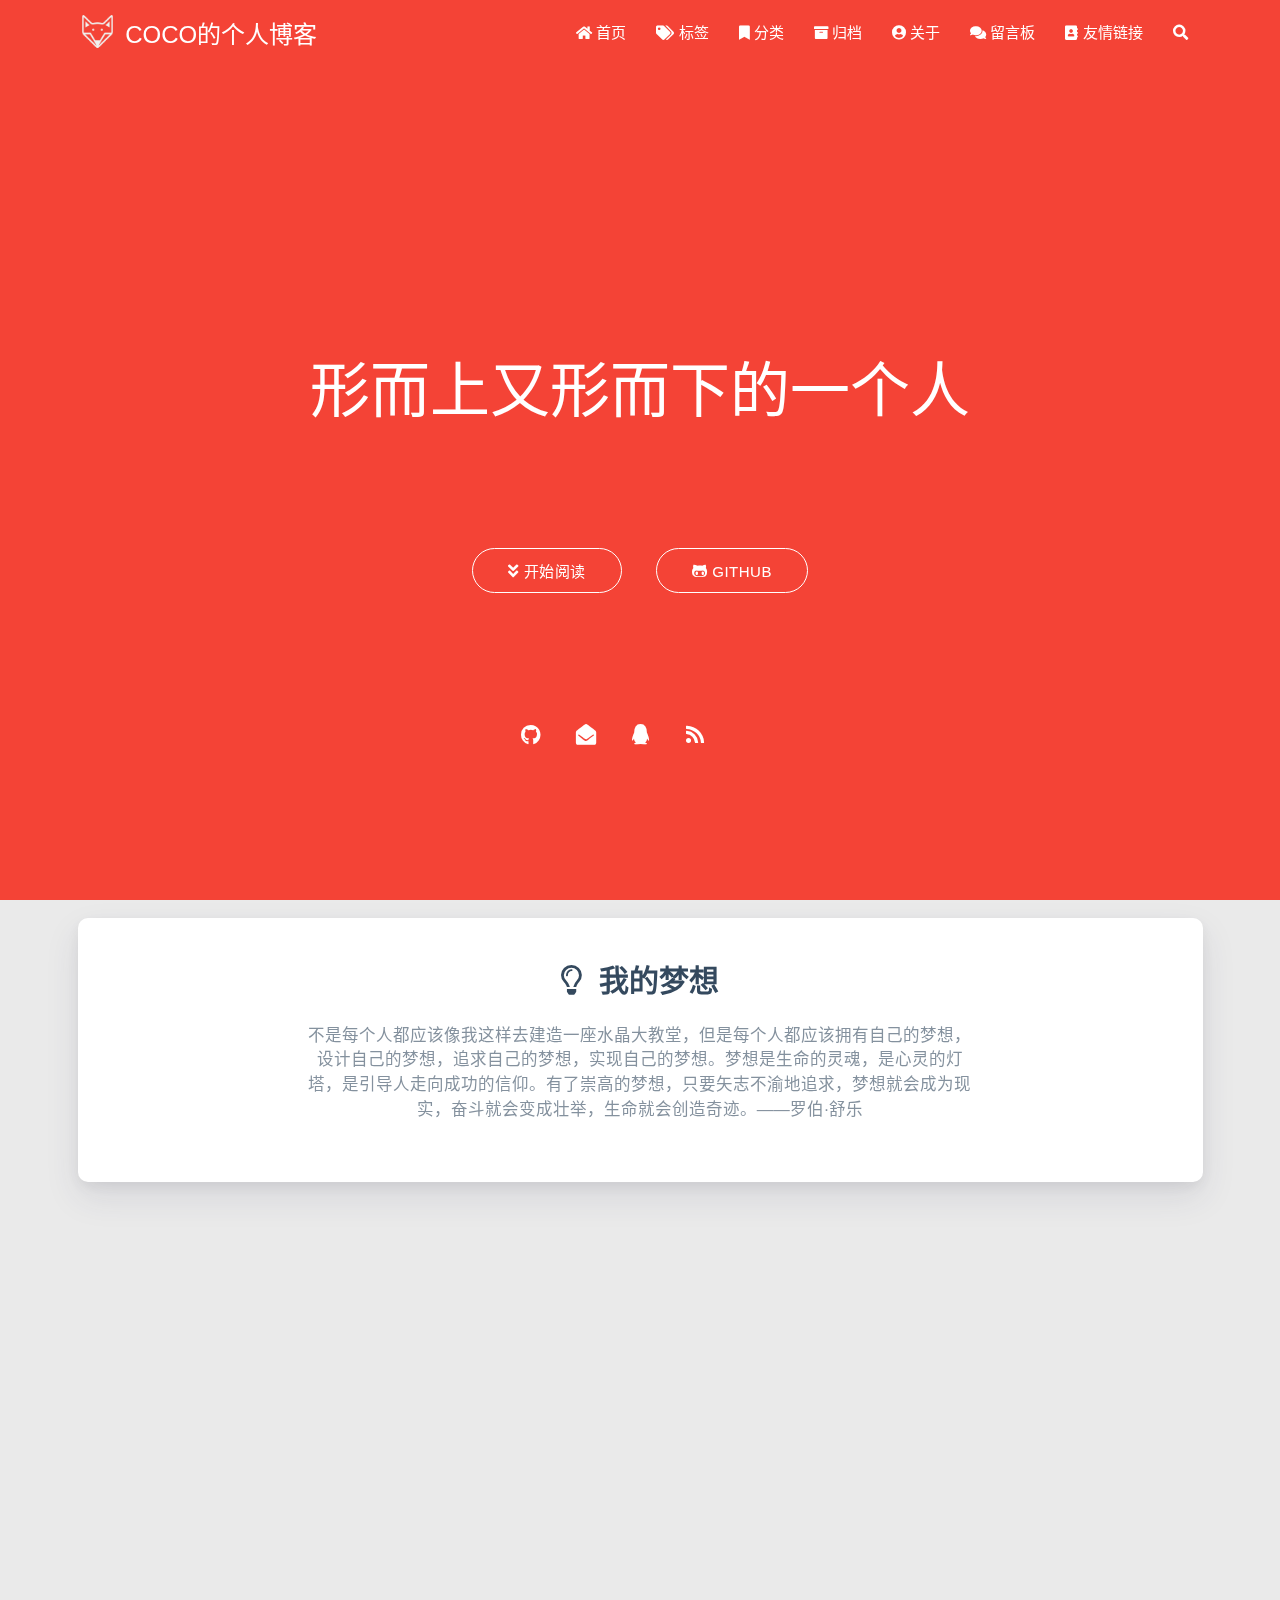
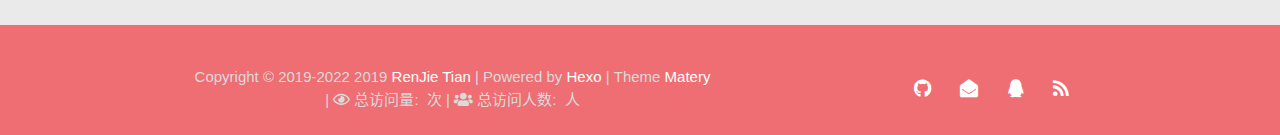
==== commit 291b851e: "Site updated: 2022-05-29 23:50:42" ====
--- a/index.html
+++ b/index.html
@@ -1,185 +1,906 @@
-<!DOCTYPE html>
-<html>
+<!DOCTYPE HTML>
+<html lang="zh-CN">
+
+
 <head>
-  <meta charset="utf-8">
+    <meta charset="utf-8">
+    <meta name="keywords" content="COCO的个人博客">
+    <meta name="description" content="杂记，因个人不喜欢手账且觉得手写繁琐，朋友圈和QQ空间 更不是什么说真话交真朋友的地方，故暂使用博客方式记录感想">
+    <meta http-equiv="X-UA-Compatible" content="IE=edge">
+    <meta name="viewport" content="width=device-width, initial-scale=1.0, user-scalable=no">
+    <meta name="renderer" content="webkit|ie-stand|ie-comp">
+    <meta name="mobile-web-app-capable" content="yes">
+    <meta name="format-detection" content="telephone=no">
+    <meta name="apple-mobile-web-app-capable" content="yes">
+    <meta name="apple-mobile-web-app-status-bar-style" content="black-translucent">
+    <!-- Global site tag (gtag.js) - Google Analytics -->
+
+
+    <title>COCO的个人博客</title>
+    <link rel="icon" type="image/png" href="/favicon.png">
+
+    <link rel="stylesheet" type="text/css" href="/libs/awesome/css/all.css">
+    <link rel="stylesheet" type="text/css" href="/libs/materialize/materialize.min.css">
+    <link rel="stylesheet" type="text/css" href="/libs/aos/aos.css">
+    <link rel="stylesheet" type="text/css" href="/libs/animate/animate.min.css">
+    <link rel="stylesheet" type="text/css" href="/libs/lightGallery/css/lightgallery.min.css">
+    <link rel="stylesheet" type="text/css" href="/css/matery.css">
+    <link rel="stylesheet" type="text/css" href="/css/my.css">
+
+    <script src="/libs/jquery/jquery.min.js"></script>
+
+<meta name="generator" content="Hexo 5.4.2"></head>
+
+
+
+
+<body>
+    <header class="navbar-fixed">
+    <nav id="headNav" class="bg-color nav-transparent">
+        <div id="navContainer" class="nav-wrapper container">
+            <div class="brand-logo">
+                <a href="/" class="waves-effect waves-light">
+                    
+                    <img src="/medias/logo.png" class="logo-img" alt="LOGO">
+                    
+                    <span class="logo-span">COCO的个人博客</span>
+                </a>
+            </div>
+            
+
+<a href="#" data-target="mobile-nav" class="sidenav-trigger button-collapse"><i class="fas fa-bars"></i></a>
+<ul class="right nav-menu">
   
-
+  <li class="hide-on-med-and-down nav-item">
+    
+    <a href="/" class="waves-effect waves-light">
+      
+      <i class="fas fa-home" style="zoom: 0.6;"></i>
+      
+      <span>首页</span>
+    </a>
+    
+  </li>
   
-  <title>Hexo</title>
-  <meta name="viewport" content="width=device-width, initial-scale=1, maximum-scale=1">
-  <meta property="og:type" content="website">
-<meta property="og:title" content="Hexo">
-<meta property="og:url" content="http://example.com/index.html">
-<meta property="og:site_name" content="Hexo">
-<meta property="og:locale" content="en_US">
-<meta property="article:author" content="John Doe">
-<meta name="twitter:card" content="summary">
+  <li class="hide-on-med-and-down nav-item">
+    
+    <a href="/tags" class="waves-effect waves-light">
+      
+      <i class="fas fa-tags" style="zoom: 0.6;"></i>
+      
+      <span>标签</span>
+    </a>
+    
+  </li>
   
-    <link rel="alternate" href="/atom.xml" title="Hexo" type="application/atom+xml">
+  <li class="hide-on-med-and-down nav-item">
+    
+    <a href="/categories" class="waves-effect waves-light">
+      
+      <i class="fas fa-bookmark" style="zoom: 0.6;"></i>
+      
+      <span>分类</span>
+    </a>
+    
+  </li>
   
+  <li class="hide-on-med-and-down nav-item">
+    
+    <a href="/archives" class="waves-effect waves-light">
+      
+      <i class="fas fa-archive" style="zoom: 0.6;"></i>
+      
+      <span>归档</span>
+    </a>
+    
+  </li>
   
-    <link rel="icon" href="/favicon.png">
+  <li class="hide-on-med-and-down nav-item">
+    
+    <a href="/about" class="waves-effect waves-light">
+      
+      <i class="fas fa-user-circle" style="zoom: 0.6;"></i>
+      
+      <span>关于</span>
+    </a>
+    
+  </li>
   
+  <li class="hide-on-med-and-down nav-item">
+    
+    <a href="/contact" class="waves-effect waves-light">
+      
+      <i class="fas fa-comments" style="zoom: 0.6;"></i>
+      
+      <span>留言板</span>
+    </a>
+    
+  </li>
   
-    <link href="//fonts.googleapis.com/css?family=Source+Code+Pro" rel="stylesheet" type="text/css">
+  <li class="hide-on-med-and-down nav-item">
+    
+    <a href="/friends" class="waves-effect waves-light">
+      
+      <i class="fas fa-address-book" style="zoom: 0.6;"></i>
+      
+      <span>友情链接</span>
+    </a>
+    
+  </li>
   
-  
-<link rel="stylesheet" href="/css/style.css">
-
-<meta name="generator" content="Hexo 5.4.2"></head>
-
-<body>
-  <div id="container">
-    <div id="wrap">
-      <header id="header">
-  <div id="banner"></div>
-  <div id="header-outer" class="outer">
-    <div id="header-title" class="inner">
-      <h1 id="logo-wrap">
-        <a href="/" id="logo">Hexo</a>
-      </h1>
-      
+  <li>
+    <a href="#searchModal" class="modal-trigger waves-effect waves-light">
+      <i id="searchIcon" class="fas fa-search" title="搜索" style="zoom: 0.85;"></i>
+    </a>
+  </li>
+</ul>
+
+
+<div id="mobile-nav" class="side-nav sidenav">
+
+    <div class="mobile-head bg-color">
+        
+        <img src="/medias/logo.png" class="logo-img circle responsive-img">
+        
+        <div class="logo-name">COCO的个人博客</div>
+        <div class="logo-desc">
+            
+            杂记，因个人不喜欢手账且觉得手写繁琐，朋友圈和QQ空间 更不是什么说真话交真朋友的地方，故暂使用博客方式记录感想
+            
+        </div>
     </div>
-    <div id="header-inner" class="inner">
-      <nav id="main-nav">
-        <a id="main-nav-toggle" class="nav-icon"></a>
-        
-          <a class="main-nav-link" href="/">Home</a>
-        
-          <a class="main-nav-link" href="/archives">Archives</a>
-        
-      </nav>
-      <nav id="sub-nav">
-        
-          <a id="nav-rss-link" class="nav-icon" href="/atom.xml" title="RSS Feed"></a>
-        
-        <a id="nav-search-btn" class="nav-icon" title="Search"></a>
-      </nav>
-      <div id="search-form-wrap">
-        <form action="//google.com/search" method="get" accept-charset="UTF-8" class="search-form"><input type="search" name="q" class="search-form-input" placeholder="Search"><button type="submit" class="search-form-submit">&#xF002;</button><input type="hidden" name="sitesearch" value="http://example.com"></form>
-      </div>
+
+    
+
+    <ul class="menu-list mobile-menu-list">
+        
+        <li class="m-nav-item">
+	  
+		<a href="/" class="waves-effect waves-light">
+			
+			    <i class="fa-fw fas fa-home"></i>
+			
+			首页
+		</a>
+          
+        </li>
+        
+        <li class="m-nav-item">
+	  
+		<a href="/tags" class="waves-effect waves-light">
+			
+			    <i class="fa-fw fas fa-tags"></i>
+			
+			标签
+		</a>
+          
+        </li>
+        
+        <li class="m-nav-item">
+	  
+		<a href="/categories" class="waves-effect waves-light">
+			
+			    <i class="fa-fw fas fa-bookmark"></i>
+			
+			分类
+		</a>
+          
+        </li>
+        
+        <li class="m-nav-item">
+	  
+		<a href="/archives" class="waves-effect waves-light">
+			
+			    <i class="fa-fw fas fa-archive"></i>
+			
+			归档
+		</a>
+          
+        </li>
+        
+        <li class="m-nav-item">
+	  
+		<a href="/about" class="waves-effect waves-light">
+			
+			    <i class="fa-fw fas fa-user-circle"></i>
+			
+			关于
+		</a>
+          
+        </li>
+        
+        <li class="m-nav-item">
+	  
+		<a href="/contact" class="waves-effect waves-light">
+			
+			    <i class="fa-fw fas fa-comments"></i>
+			
+			留言板
+		</a>
+          
+        </li>
+        
+        <li class="m-nav-item">
+	  
+		<a href="/friends" class="waves-effect waves-light">
+			
+			    <i class="fa-fw fas fa-address-book"></i>
+			
+			友情链接
+		</a>
+          
+        </li>
+        
+        
+        <li><div class="divider"></div></li>
+        <li>
+            <a href="https://github.com/blinkfox/hexo-theme-matery" class="waves-effect waves-light" target="_blank">
+                <i class="fab fa-github-square fa-fw"></i>Fork Me
+            </a>
+        </li>
+        
+    </ul>
+</div>
+
+
+        </div>
+
+        
+            <style>
+    .nav-transparent .github-corner {
+        display: none !important;
+    }
+
+    .github-corner {
+        position: absolute;
+        z-index: 10;
+        top: 0;
+        right: 0;
+        border: 0;
+        transform: scale(1.1);
+    }
+
+    .github-corner svg {
+        color: #0f9d58;
+        fill: #fff;
+        height: 64px;
+        width: 64px;
+    }
+
+    .github-corner:hover .octo-arm {
+        animation: a 0.56s ease-in-out;
+    }
+
+    .github-corner .octo-arm {
+        animation: none;
+    }
+
+    @keyframes a {
+        0%,
+        to {
+            transform: rotate(0);
+        }
+        20%,
+        60% {
+            transform: rotate(-25deg);
+        }
+        40%,
+        80% {
+            transform: rotate(10deg);
+        }
+    }
+</style>
+
+<a href="https://github.com/blinkfox/hexo-theme-matery" class="github-corner tooltipped hide-on-med-and-down" target="_blank"
+   data-tooltip="Fork Me" data-position="left" data-delay="50">
+    <svg viewBox="0 0 250 250" aria-hidden="true">
+        <path d="M0,0 L115,115 L130,115 L142,142 L250,250 L250,0 Z"></path>
+        <path d="M128.3,109.0 C113.8,99.7 119.0,89.6 119.0,89.6 C122.0,82.7 120.5,78.6 120.5,78.6 C119.2,72.0 123.4,76.3 123.4,76.3 C127.3,80.9 125.5,87.3 125.5,87.3 C122.9,97.6 130.6,101.9 134.4,103.2"
+              fill="currentColor" style="transform-origin: 130px 106px;" class="octo-arm"></path>
+        <path d="M115.0,115.0 C114.9,115.1 118.7,116.5 119.8,115.4 L133.7,101.6 C136.9,99.2 139.9,98.4 142.2,98.6 C133.8,88.0 127.5,74.4 143.8,58.0 C148.5,53.4 154.0,51.2 159.7,51.0 C160.3,49.4 163.2,43.6 171.4,40.1 C171.4,40.1 176.1,42.5 178.8,56.2 C183.1,58.6 187.2,61.8 190.9,65.4 C194.5,69.0 197.7,73.2 200.1,77.6 C213.8,80.2 216.3,84.9 216.3,84.9 C212.7,93.1 206.9,96.0 205.4,96.6 C205.1,102.4 203.0,107.8 198.3,112.5 C181.9,128.9 168.3,122.5 157.7,114.1 C157.9,116.9 156.7,120.9 152.7,124.9 L141.0,136.5 C139.8,137.7 141.6,141.9 141.8,141.8 Z"
+              fill="currentColor" class="octo-body"></path>
+    </svg>
+</a>
+        
+    </nav>
+
+</header>
+
+    
+<style>
+    .carousel-control {
+        width: 45px;
+        height: 45px;
+        line-height: 55px;
+        border-radius: 45px;
+        background: transparent;
+        cursor: pointer;
+        z-index: 100;
+    }
+
+    #prev-cover {
+        position: absolute;
+        top: 48%;
+        left: 8px;
+    }
+
+    #next-cover {
+        position: absolute;
+        top: 48%;
+        right: 8px;;
+    }
+
+    #prev-cover i {
+        margin-right: 3px;
+    }
+
+    #next-cover i {
+        margin-left: 3px;
+    }
+
+    .carousel-control:hover {
+        background-color: rgba(0, 0, 0, .4);
+    }
+
+    .carousel-control i {
+        color: #fff;
+        font-size: 2.4rem;
+    }
+</style>
+
+
+
+<div class="carousel carousel-slider center index-cover" data-indicators="true" style="margin-top: -64px;">
+    
+
+    <div class="carousel-item red white-text bg-cover about-cover">
+        <div class="container">
+            <div class="row">
+    <div class="col s10 offset-s1 m8 offset-m2 l8 offset-l2">
+        <div class="brand">
+            <div class="title center-align">
+                
+                形而上又形而下的一个人
+                
+            </div>
+
+            <div class="description center-align">
+                
+                <span id="subtitle"></span>
+                <script src="https://cdn.jsdelivr.net/npm/typed.js@2.0.11"></script>
+                <script>
+                    var typed = new Typed("#subtitle", {
+                        strings: ['从来没有真正的绝境, 只有心灵的迷途','Never really desperate, only the lost of the soul'],
+                        startDelay: 300,
+                        typeSpeed: 100,
+                        loop: true,
+                        backSpeed: 50,
+                        showCursor: true
+                    });
+                </script>
+                
+            </div>
+        </div>
     </div>
-  </div>
-</header>
-      <div class="outer">
-        <section id="main">
-  
-    <article id="post-2022-05-29日记" class="article article-type-post" itemscope itemprop="blogPost">
-  <div class="article-meta">
-    <a href="/2022/05/29/2022-05-29%E6%97%A5%E8%AE%B0/" class="article-date">
-  <time datetime="2022-05-29T14:04:13.000Z" itemprop="datePublished">2022-05-29</time>
+</div>
+
+
+<script>
+    // 每天切换 banner 图.  Switch banner image every day.
+    var bannerUrl = "/medias/banner/" + new Date().getDay() + '.jpg';
+    $('.bg-cover').css('background-image', 'url(' + bannerUrl + ')');
+</script>
+
+
+
+            <div class="cover-btns">
+                <a href="#articles" class="waves-effect waves-light btn">
+                    <i class="fa fa-angle-double-down"></i>开始阅读
+                </a>
+
+                
+                    <a href="https://github.com/blinkfox/hexo-theme-matery" class="waves-effect waves-light btn" target="_blank">
+                        <i class="fab fa-github-alt"></i>Github
+                    </a>
+                
+            </div>
+            <div class="cover-social-link">
+    <a href="https://github.com/blinkfox" class="tooltipped" target="_blank" data-tooltip="访问我的GitHub" data-position="top" data-delay="50">
+        <i class="fab fa-github"></i>
+    </a>
+
+
+
+    <a href="mailto:1181062873@qq.com" class="tooltipped" target="_blank" data-tooltip="邮件联系我trj1900@163.com" data-position="top" data-delay="50">
+        <i class="fas fa-envelope-open"></i>
+    </a>
+
+
+
+
+
+
+
+    <a href="tencent://AddContact/?fromId=50&fromSubId=1&subcmd=all&uin=1181062873" class="tooltipped" target="_blank" data-tooltip="QQ联系我:1728262127 1181062873" data-position="top" data-delay="50">
+        <i class="fab fa-qq"></i>
+    </a>
+
+
+
+
+
+
+
+    <a href="/atom.xml" class="tooltipped" target="_blank" data-tooltip="RSS 订阅" data-position="top" data-delay="50">
+        <i class="fas fa-rss"></i>
+    </a>
+
+
+<a href="https://user.qzone.qq.com/1728262127/infocenter" class="tooltipped" target="_blank" data-tooltip="访问我的QQ空间" data-position="top" data-delay="50">
+    <i class="fa fa-github"></i>
 </a>
-    
-  </div>
-  <div class="article-inner">
-    
-    
-      <header class="article-header">
-        
-  
-    <h1 itemprop="name">
-      <a class="article-title" href="/2022/05/29/2022-05-29%E6%97%A5%E8%AE%B0/">2022/05/29日记</a>
-    </h1>
-  
-
-      </header>
-    
-    <div class="article-entry" itemprop="articleBody">
-      
-        <pre><code>实际上来说，无论发生什么事情，我们都将接受，然后继续生活。人类就是有这样不可思议的韧性，所以他们繁衍至今。
-</code></pre>
-
-      
+</div>
+        </div>
     </div>
-    <footer class="article-footer">
-      <a data-url="http://example.com/2022/05/29/2022-05-29%E6%97%A5%E8%AE%B0/" data-id="cl3rdkxnv0000kovmfjaien2n" class="article-share-link">Share</a>
-      
-      
-    </footer>
-  </div>
-  
-</article>
-
-
-  
-
-
-</section>
-        
-          <aside id="sidebar">
-  
-    
-
-  
-    
-
-  
-    
-  
-    
-  <div class="widget-wrap">
-    <h3 class="widget-title">Archives</h3>
-    <div class="widget">
-      <ul class="archive-list"><li class="archive-list-item"><a class="archive-list-link" href="/archives/2022/05/">May 2022</a></li></ul>
+
+    
+</div>
+
+<script>
+    $(function () {
+        let coverSlider = $('.carousel');
+
+        //用户触摸轮播自动 restartPlay 是否生效
+        let initUserPressedOrDraggedActive = false
+
+        //用户触摸轮播自动 restartPlay
+        function initUserPressedOrDragged(instance) {
+            setInterval(() => {
+                if (instance.pressed || instance.dragged) {
+                    // console.log('initUserPressedOrDragged: ',instance.pressed,instance.dragged)
+                    restartPlay()
+                }
+            }, 1000)
+        }
+
+        coverSlider.carousel({
+            duration: Number('120'),
+            fullWidth: true,
+            indicators: 'true' === 'true',
+            onCycleTo() {
+                if (!initUserPressedOrDraggedActive) {
+                    // console.log('initUserPressedOrDraggedActive')
+                    initUserPressedOrDragged(this)
+                    initUserPressedOrDraggedActive = true
+                }
+            },
+        })
+
+        let carouselIntervalId;
+        
+        // Loop to call the next cover article picture.
+        let autoCarousel = function () {
+            carouselIntervalId = setInterval(function () {
+                coverSlider.carousel('next');
+            }, 5000);
+        };
+        autoCarousel();
+        
+
+        function restartPlay() {
+            
+            clearInterval(carouselIntervalId);
+            autoCarousel();
+            
+        };
+
+        
+        // prev and next cover post.
+        $('#prev-cover').click(function () {
+            coverSlider.carousel('prev');
+            restartPlay();
+        });
+        $('#next-cover').click(function () {
+            coverSlider.carousel('next');
+            restartPlay();
+        });
+        
+    });
+</script>
+
+
+
+<main class="content">
+
+    
+    <div id="indexCard" class="index-card">
+        <div class="container ">
+            <div class="card">
+                <div class="card-content">
+                    
+                        <div class="dream">
+    
+    <div class="title center-align">
+        <i class="far fa-lightbulb"></i>&nbsp;&nbsp;我的梦想
     </div>
-  </div>
-
-
-  
-    
-  <div class="widget-wrap">
-    <h3 class="widget-title">Recent Posts</h3>
-    <div class="widget">
-      <ul>
-        
-          <li>
-            <a href="/2022/05/29/2022-05-29%E6%97%A5%E8%AE%B0/">2022/05/29日记</a>
-          </li>
-        
-      </ul>
+    
+    <div class="row">
+        <div class="col l8 offset-l2 m10 offset-m1 s10 offset-s1 center-align text">
+            不是每个人都应该像我这样去建造一座水晶大教堂，但是每个人都应该拥有自己的梦想，设计自己的梦想，追求自己的梦想，实现自己的梦想。梦想是生命的灵魂，是心灵的灯塔，是引导人走向成功的信仰。有了崇高的梦想，只要矢志不渝地追求，梦想就会成为现实，奋斗就会变成壮举，生命就会创造奇迹。——罗伯·舒乐
+        </div>
     </div>
-  </div>
-
-  
-</aside>
-        
-      </div>
-      <footer id="footer">
-  
-  <div class="outer">
-    <div id="footer-info" class="inner">
-      &copy; 2022 John Doe<br>
-      Powered by <a href="http://hexo.io/" target="_blank">Hexo</a>
+</div>
+
+                    
+
+                    
+
+                    
+
+                    
+                    <div id="recommend-sections" class="recommend">
+                        
+
+
+
+                    </div>
+                    
+                </div>
+            </div>
+        </div>
     </div>
-  </div>
+    
+
+    
+
+    <!-- 所有文章卡片 -->
+    <article id="articles" class="container articles">
+        <div class="row article-row">
+            
+            <div class="article col s12 m6 l4" data-aos="zoom-in">
+                <div class="card">
+                    <a href="/2022/05/29/2022-05-29-ri-ji/">
+                        <div class="card-image">
+                            
+                            <img src="/source/images/Riku%20qiang.jpg" class="responsive-img" alt="2022/05/29 日记">
+                            
+                            <span class="card-title">2022/05/29 日记</span>
+                        </div>
+                    </a>
+
+                    <div class="card-content article-content">
+                        <div class="summary block-with-text">
+                            
+                                接受并生活 人类
+                            
+                        </div>
+                        <div class="publish-info">
+                            <span class="publish-date">
+                                <i class="far fa-clock fa-fw icon-date"></i>2022-05-29
+                            </span>
+                            <span class="publish-author">
+                                
+                                <i class="fas fa-bookmark fa-fw icon-category"></i>
+                                
+                                <a href="/categories/Markdown/" class="post-category">
+                                    Markdown
+                                </a>
+                                
+                                
+                            </span>
+                        </div>
+                    </div>
+
+                    
+                    <div class="card-action article-tags">
+                        
+                        <a href="/tags/%E5%BD%A2%E8%80%8C%E4%B8%8A%E6%80%9D%E8%80%83/">
+                            <span class="chip bg-color">形而上思考</span>
+                        </a>
+                        
+                    </div>
+                    
+                </div>
+            </div>
+            
+        </div>
+    </article>
+
+</main>
+
+
+
+
+    <footer class="page-footer bg-color">
+    
+        <link rel="stylesheet" href="/libs/aplayer/APlayer.min.css">
+<style>
+    .aplayer .aplayer-lrc p {
+        
+        display: none;
+        
+        font-size: 12px;
+        font-weight: 700;
+        line-height: 16px !important;
+    }
+
+    .aplayer .aplayer-lrc p.aplayer-lrc-current {
+        
+        display: none;
+        
+        font-size: 15px;
+        color: #42b983;
+    }
+
+    
+    .aplayer.aplayer-fixed.aplayer-narrow .aplayer-body {
+        left: -66px !important;
+    }
+
+    .aplayer.aplayer-fixed.aplayer-narrow .aplayer-body:hover {
+        left: 0px !important;
+    }
+
+    
+</style>
+<div class="">
+    
+    <div class="row">
+        <meting-js class="col l8 offset-l2 m10 offset-m1 s12"
+                   server="netease"
+                   type="playlist"
+                   id="503838841"
+                   fixed='true'
+                   autoplay='false'
+                   theme='#42b983'
+                   loop='all'
+                   order='random'
+                   preload='auto'
+                   volume='0.7'
+                   list-folded='true'
+        >
+        </meting-js>
+    </div>
+</div>
+
+<script src="/libs/aplayer/APlayer.min.js"></script>
+<script src="https://cdn.jsdelivr.net/npm/meting@2/dist/Meting.min.js"></script>
+
+    
+    <div class="container row center-align" style="margin-bottom: 0px !important;">
+        <div class="col s12 m8 l8 copy-right">
+            Copyright&nbsp;&copy;
+            
+                <span id="year">2019-2022</span>
+            
+            <span id="year">2019</span>
+            <a href="/about" target="_blank">RenJie Tian</a>
+            |&nbsp;Powered by&nbsp;<a href="https://hexo.io/" target="_blank">Hexo</a>
+            |&nbsp;Theme&nbsp;<a href="https://github.com/blinkfox/hexo-theme-matery" target="_blank">Matery</a>
+            <br>
+            
+            
+            
+            
+            
+            
+            <span id="busuanzi_container_site_pv">
+                |&nbsp;<i class="far fa-eye"></i>&nbsp;总访问量:&nbsp;<span id="busuanzi_value_site_pv"
+                    class="white-color"></span>&nbsp;次
+            </span>
+            
+            
+            <span id="busuanzi_container_site_uv">
+                |&nbsp;<i class="fas fa-users"></i>&nbsp;总访问人数:&nbsp;<span id="busuanzi_value_site_uv"
+                    class="white-color"></span>&nbsp;人
+            </span>
+            
+            <br>
+            
+            <br>
+            
+        </div>
+        <div class="col s12 m4 l4 social-link social-statis">
+    <a href="https://github.com/blinkfox" class="tooltipped" target="_blank" data-tooltip="访问我的GitHub" data-position="top" data-delay="50">
+        <i class="fab fa-github"></i>
+    </a>
+
+
+
+    <a href="mailto:1181062873@qq.com" class="tooltipped" target="_blank" data-tooltip="邮件联系我trj1900@163.com" data-position="top" data-delay="50">
+        <i class="fas fa-envelope-open"></i>
+    </a>
+
+
+
+
+
+
+
+    <a href="tencent://AddContact/?fromId=50&fromSubId=1&subcmd=all&uin=1181062873" class="tooltipped" target="_blank" data-tooltip="QQ联系我:1728262127 1181062873" data-position="top" data-delay="50">
+        <i class="fab fa-qq"></i>
+    </a>
+
+
+
+
+
+
+
+    <a href="/atom.xml" class="tooltipped" target="_blank" data-tooltip="RSS 订阅" data-position="top" data-delay="50">
+        <i class="fas fa-rss"></i>
+    </a>
+
+
+<a href="https://user.qzone.qq.com/1728262127/infocenter" class="tooltipped" target="_blank" data-tooltip="访问我的QQ空间" data-position="top" data-delay="50">
+    <i class="fa fa-github"></i>
+</a>
+</div>
+    </div>
 </footer>
+
+<div class="progress-bar"></div>
+
+
+    <!-- 搜索遮罩框 -->
+<div id="searchModal" class="modal">
+    <div class="modal-content">
+        <div class="search-header">
+            <span class="title"><i class="fas fa-search"></i>&nbsp;&nbsp;搜索</span>
+            <input type="search" id="searchInput" name="s" placeholder="请输入搜索的关键字"
+                   class="search-input">
+        </div>
+        <div id="searchResult"></div>
     </div>
-    <nav id="mobile-nav">
-  
-    <a href="/" class="mobile-nav-link">Home</a>
-  
-    <a href="/archives" class="mobile-nav-link">Archives</a>
-  
-</nav>
-    
-
-<script src="//ajax.googleapis.com/ajax/libs/jquery/2.0.3/jquery.min.js"></script>
-
-
-  
-<link rel="stylesheet" href="/fancybox/jquery.fancybox.css">
-
-  
-<script src="/fancybox/jquery.fancybox.pack.js"></script>
-
-
-
-
-<script src="/js/script.js"></script>
-
-
-
-
-  </div>
+</div>
+
+<script type="text/javascript">
+$(function () {
+    var searchFunc = function (path, search_id, content_id) {
+        'use strict';
+        $.ajax({
+            url: path,
+            dataType: "xml",
+            success: function (xmlResponse) {
+                // get the contents from search data
+                var datas = $("entry", xmlResponse).map(function () {
+                    return {
+                        title: $("title", this).text(),
+                        content: $("content", this).text(),
+                        url: $("url", this).text()
+                    };
+                }).get();
+                var $input = document.getElementById(search_id);
+                var $resultContent = document.getElementById(content_id);
+                $input.addEventListener('input', function () {
+                    var str = '<ul class=\"search-result-list\">';
+                    var keywords = this.value.trim().toLowerCase().split(/[\s\-]+/);
+                    $resultContent.innerHTML = "";
+                    if (this.value.trim().length <= 0) {
+                        return;
+                    }
+                    // perform local searching
+                    datas.forEach(function (data) {
+                        var isMatch = true;
+                        var data_title = data.title.trim().toLowerCase();
+                        var data_content = data.content.trim().replace(/<[^>]+>/g, "").toLowerCase();
+                        var data_url = data.url;
+                        data_url = data_url.indexOf('/') === 0 ? data.url : '/' + data_url;
+                        var index_title = -1;
+                        var index_content = -1;
+                        var first_occur = -1;
+                        // only match artiles with not empty titles and contents
+                        if (data_title !== '' && data_content !== '') {
+                            keywords.forEach(function (keyword, i) {
+                                index_title = data_title.indexOf(keyword);
+                                index_content = data_content.indexOf(keyword);
+                                if (index_title < 0 && index_content < 0) {
+                                    isMatch = false;
+                                } else {
+                                    if (index_content < 0) {
+                                        index_content = 0;
+                                    }
+                                    if (i === 0) {
+                                        first_occur = index_content;
+                                    }
+                                }
+                            });
+                        }
+                        // show search results
+                        if (isMatch) {
+                            str += "<li><a href='" + data_url + "' class='search-result-title'>" + data_title + "</a>";
+                            var content = data.content.trim().replace(/<[^>]+>/g, "");
+                            if (first_occur >= 0) {
+                                // cut out 100 characters
+                                var start = first_occur - 20;
+                                var end = first_occur + 80;
+                                if (start < 0) {
+                                    start = 0;
+                                }
+                                if (start === 0) {
+                                    end = 100;
+                                }
+                                if (end > content.length) {
+                                    end = content.length;
+                                }
+                                var match_content = content.substr(start, end);
+                                // highlight all keywords
+                                keywords.forEach(function (keyword) {
+                                    var regS = new RegExp(keyword, "gi");
+                                    match_content = match_content.replace(regS, "<em class=\"search-keyword\">" + keyword + "</em>");
+                                });
+
+                                str += "<p class=\"search-result\">" + match_content + "...</p>"
+                            }
+                            str += "</li>";
+                        }
+                    });
+                    str += "</ul>";
+                    $resultContent.innerHTML = str;
+                });
+            }
+        });
+    };
+
+    searchFunc('/search.xml', 'searchInput', 'searchResult');
+});
+</script>
+
+    <!-- 回到顶部按钮 -->
+<div id="backTop" class="top-scroll">
+    <a class="btn-floating btn-large waves-effect waves-light" href="#!">
+        <i class="fas fa-arrow-up"></i>
+    </a>
+</div>
+
+
+    <script src="/libs/materialize/materialize.min.js"></script>
+    <script src="/libs/masonry/masonry.pkgd.min.js"></script>
+    <script src="/libs/aos/aos.js"></script>
+    <script src="/libs/scrollprogress/scrollProgress.min.js"></script>
+    <script src="/libs/lightGallery/js/lightgallery-all.min.js"></script>
+    <script src="/js/matery.js"></script>
+
+    <!-- Baidu Analytics -->
+
+    <!-- Baidu Push -->
+
+<script>
+    (function () {
+        var bp = document.createElement('script');
+        var curProtocol = window.location.protocol.split(':')[0];
+        if (curProtocol === 'https') {
+            bp.src = 'https://zz.bdstatic.com/linksubmit/push.js';
+        } else {
+            bp.src = 'http://push.zhanzhang.baidu.com/push.js';
+        }
+        var s = document.getElementsByTagName("script")[0];
+        s.parentNode.insertBefore(bp, s);
+    })();
+</script>
+
+    
+    <script src="/libs/others/clicklove.js" async="async"></script>
+    
+    
+    <script async src="/libs/others/busuanzi.pure.mini.js"></script>
+    
+
+    
+
+    
+
+	
+    
+
+    
+
+    
+
+    
+    <script src="/libs/instantpage/instantpage.js" type="module"></script>
+    
+
 </body>
-</html>+
+</html>
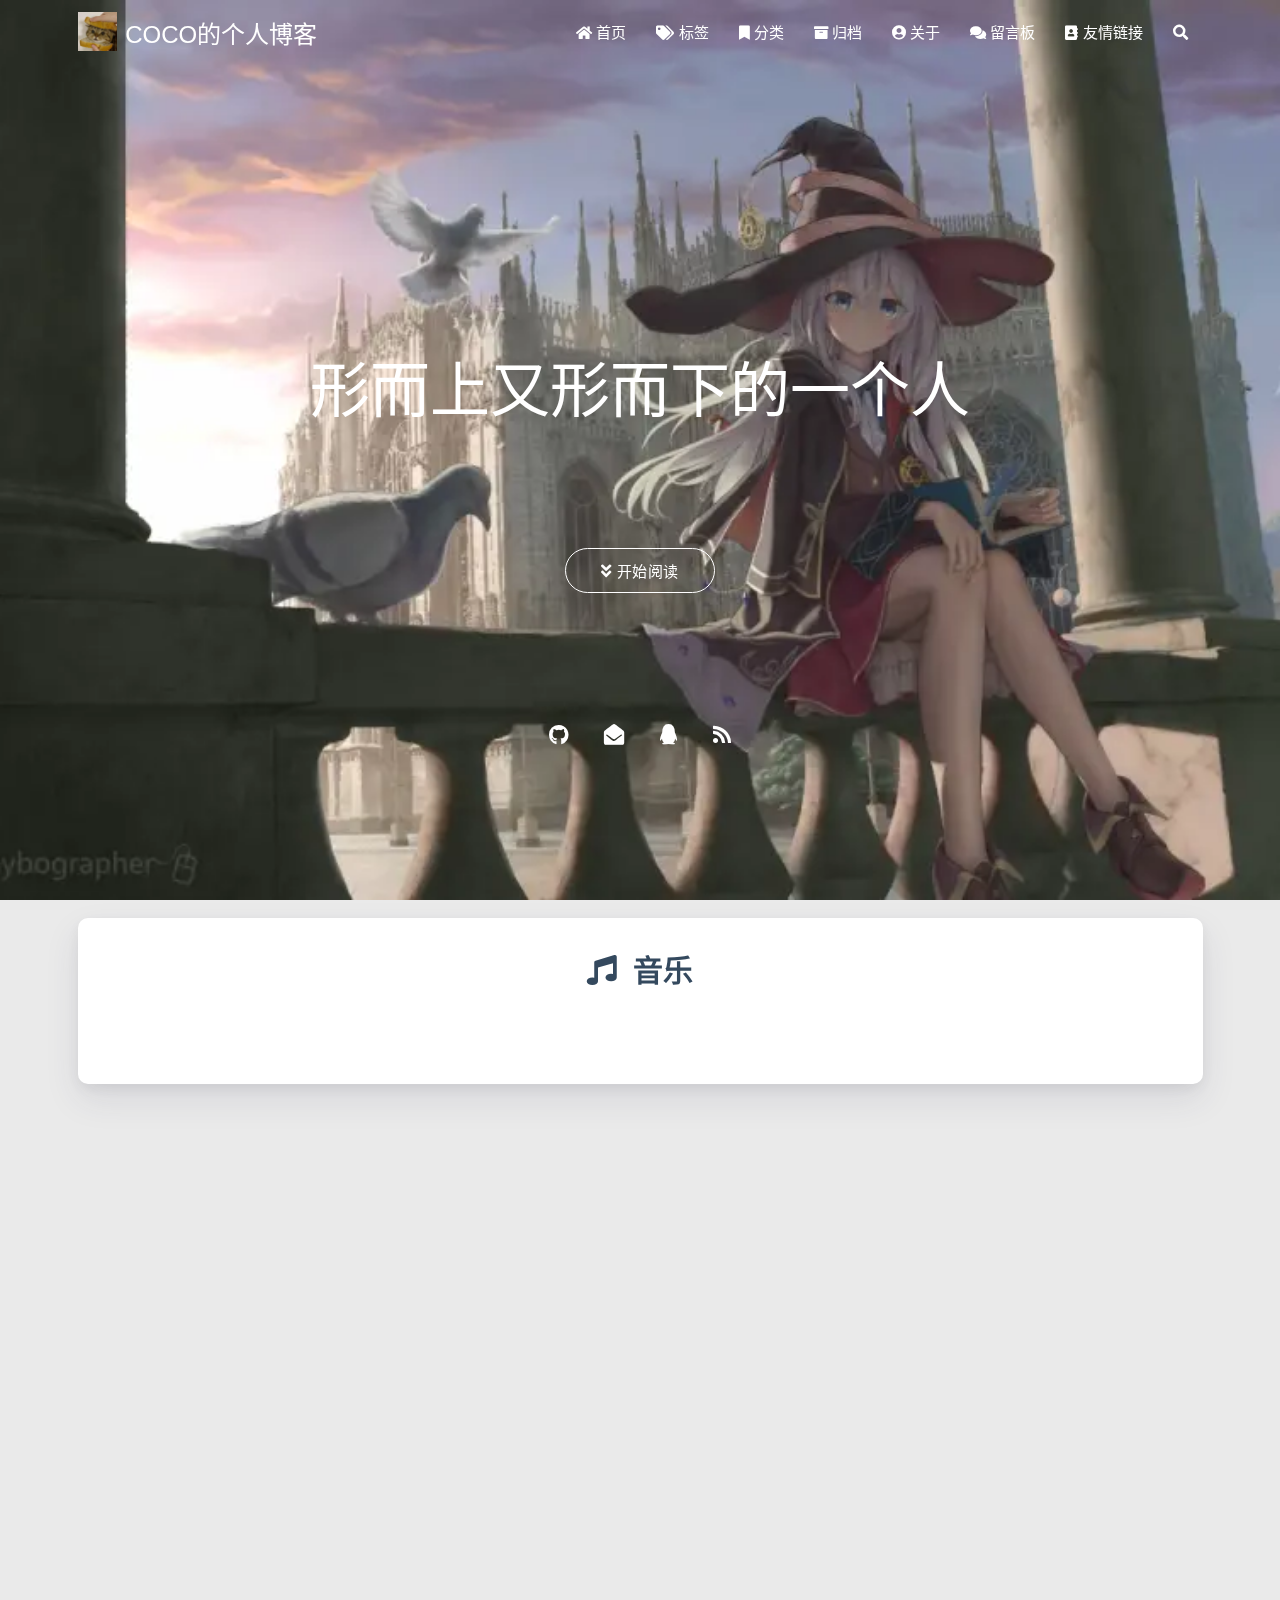
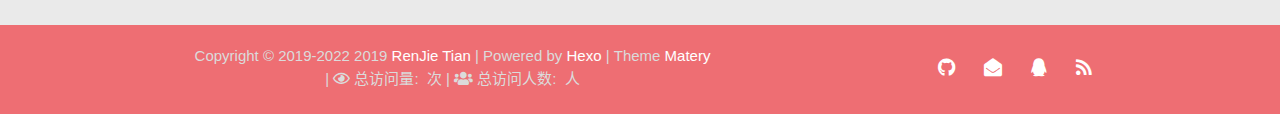
==== commit 905caefd: "Site updated: 2022-05-30 00:24:38" ====
--- a/index.html
+++ b/index.html
@@ -17,7 +17,7 @@
 
 
     <title>COCO的个人博客</title>
-    <link rel="icon" type="image/png" href="/favicon.png">
+    <link rel="icon" type="image/jpeg" href="/favicon.jpg">
 
     <link rel="stylesheet" type="text/css" href="/libs/awesome/css/all.css">
     <link rel="stylesheet" type="text/css" href="/libs/materialize/materialize.min.css">
@@ -41,7 +41,7 @@
             <div class="brand-logo">
                 <a href="/" class="waves-effect waves-light">
                     
-                    <img src="/medias/logo.png" class="logo-img" alt="LOGO">
+                    <img src="/medias/logo.jpg" class="logo-img" alt="LOGO">
                     
                     <span class="logo-span">COCO的个人博客</span>
                 </a>
@@ -140,7 +140,7 @@
 
     <div class="mobile-head bg-color">
         
-        <img src="/medias/logo.png" class="logo-img circle responsive-img">
+        <img src="/medias/logo.jpg" class="logo-img circle responsive-img">
         
         <div class="logo-name">COCO的个人博客</div>
         <div class="logo-desc">
@@ -232,75 +232,12 @@
         </li>
         
         
-        <li><div class="divider"></div></li>
-        <li>
-            <a href="https://github.com/blinkfox/hexo-theme-matery" class="waves-effect waves-light" target="_blank">
-                <i class="fab fa-github-square fa-fw"></i>Fork Me
-            </a>
-        </li>
-        
     </ul>
 </div>
 
 
         </div>
 
-        
-            <style>
-    .nav-transparent .github-corner {
-        display: none !important;
-    }
-
-    .github-corner {
-        position: absolute;
-        z-index: 10;
-        top: 0;
-        right: 0;
-        border: 0;
-        transform: scale(1.1);
-    }
-
-    .github-corner svg {
-        color: #0f9d58;
-        fill: #fff;
-        height: 64px;
-        width: 64px;
-    }
-
-    .github-corner:hover .octo-arm {
-        animation: a 0.56s ease-in-out;
-    }
-
-    .github-corner .octo-arm {
-        animation: none;
-    }
-
-    @keyframes a {
-        0%,
-        to {
-            transform: rotate(0);
-        }
-        20%,
-        60% {
-            transform: rotate(-25deg);
-        }
-        40%,
-        80% {
-            transform: rotate(10deg);
-        }
-    }
-</style>
-
-<a href="https://github.com/blinkfox/hexo-theme-matery" class="github-corner tooltipped hide-on-med-and-down" target="_blank"
-   data-tooltip="Fork Me" data-position="left" data-delay="50">
-    <svg viewBox="0 0 250 250" aria-hidden="true">
-        <path d="M0,0 L115,115 L130,115 L142,142 L250,250 L250,0 Z"></path>
-        <path d="M128.3,109.0 C113.8,99.7 119.0,89.6 119.0,89.6 C122.0,82.7 120.5,78.6 120.5,78.6 C119.2,72.0 123.4,76.3 123.4,76.3 C127.3,80.9 125.5,87.3 125.5,87.3 C122.9,97.6 130.6,101.9 134.4,103.2"
-              fill="currentColor" style="transform-origin: 130px 106px;" class="octo-arm"></path>
-        <path d="M115.0,115.0 C114.9,115.1 118.7,116.5 119.8,115.4 L133.7,101.6 C136.9,99.2 139.9,98.4 142.2,98.6 C133.8,88.0 127.5,74.4 143.8,58.0 C148.5,53.4 154.0,51.2 159.7,51.0 C160.3,49.4 163.2,43.6 171.4,40.1 C171.4,40.1 176.1,42.5 178.8,56.2 C183.1,58.6 187.2,61.8 190.9,65.4 C194.5,69.0 197.7,73.2 200.1,77.6 C213.8,80.2 216.3,84.9 216.3,84.9 C212.7,93.1 206.9,96.0 205.4,96.6 C205.1,102.4 203.0,107.8 198.3,112.5 C181.9,128.9 168.3,122.5 157.7,114.1 C157.9,116.9 156.7,120.9 152.7,124.9 L141.0,136.5 C139.8,137.7 141.6,141.9 141.8,141.8 Z"
-              fill="currentColor" class="octo-body"></path>
-    </svg>
-</a>
         
     </nav>
 
@@ -399,19 +336,15 @@
                 </a>
 
                 
-                    <a href="https://github.com/blinkfox/hexo-theme-matery" class="waves-effect waves-light btn" target="_blank">
-                        <i class="fab fa-github-alt"></i>Github
-                    </a>
-                
             </div>
             <div class="cover-social-link">
-    <a href="https://github.com/blinkfox" class="tooltipped" target="_blank" data-tooltip="访问我的GitHub" data-position="top" data-delay="50">
+    <a href="https://github.com/tianrenjie2003" class="tooltipped" target="_blank" data-tooltip="访问我的GitHub" data-position="top" data-delay="50">
         <i class="fab fa-github"></i>
     </a>
 
 
 
-    <a href="mailto:1181062873@qq.com" class="tooltipped" target="_blank" data-tooltip="邮件联系我trj1900@163.com" data-position="top" data-delay="50">
+    <a href="mailto:1728262127@qq.com" class="tooltipped" target="_blank" data-tooltip="邮件联系我trj1900@163.com" data-position="top" data-delay="50">
         <i class="fas fa-envelope-open"></i>
     </a>
 
@@ -421,7 +354,7 @@
 
 
 
-    <a href="tencent://AddContact/?fromId=50&fromSubId=1&subcmd=all&uin=1181062873" class="tooltipped" target="_blank" data-tooltip="QQ联系我:1728262127 1181062873" data-position="top" data-delay="50">
+    <a href="tencent://AddContact/?fromId=50&fromSubId=1&subcmd=all&uin=1728262127" class="tooltipped" target="_blank" data-tooltip="QQ联系我: 1728262127" data-position="top" data-delay="50">
         <i class="fab fa-qq"></i>
     </a>
 
@@ -436,9 +369,7 @@
     </a>
 
 
-<a href="https://user.qzone.qq.com/1728262127/infocenter" class="tooltipped" target="_blank" data-tooltip="访问我的QQ空间" data-position="top" data-delay="50">
-    <i class="fa fa-github"></i>
-</a>
+
 </div>
         </div>
     </div>
@@ -518,22 +449,66 @@
             <div class="card">
                 <div class="card-content">
                     
-                        <div class="dream">
-    
-    <div class="title center-align">
-        <i class="far fa-lightbulb"></i>&nbsp;&nbsp;我的梦想
-    </div>
+
+                    
+                        <link rel="stylesheet" href="/libs/aplayer/APlayer.min.css">
+<style>
+    .aplayer .aplayer-lrc p {
+        
+        display: none;
+        
+        font-size: 12px;
+        font-weight: 700;
+        line-height: 16px !important;
+    }
+
+    .aplayer .aplayer-lrc p.aplayer-lrc-current {
+        
+        display: none;
+        
+        font-size: 15px;
+        color: #42b983;
+    }
+
+    
+    .aplayer.aplayer-fixed.aplayer-narrow .aplayer-body {
+        left: -66px !important;
+    }
+
+    .aplayer.aplayer-fixed.aplayer-narrow .aplayer-body:hover {
+        left: 0px !important;
+    }
+
+    
+</style>
+<div class="music-player">
+    
+        <div class="title center-align">
+            <i class="fas fa-music"></i>&nbsp;&nbsp;音乐
+        </div>
     
     <div class="row">
-        <div class="col l8 offset-l2 m10 offset-m1 s10 offset-s1 center-align text">
-            不是每个人都应该像我这样去建造一座水晶大教堂，但是每个人都应该拥有自己的梦想，设计自己的梦想，追求自己的梦想，实现自己的梦想。梦想是生命的灵魂，是心灵的灯塔，是引导人走向成功的信仰。有了崇高的梦想，只要矢志不渝地追求，梦想就会成为现实，奋斗就会变成壮举，生命就会创造奇迹。——罗伯·舒乐
-        </div>
+        <meting-js class="col l8 offset-l2 m10 offset-m1 s12"
+                   server="netease"
+                   type="playlist"
+                   id="503838841"
+                   fixed='false'
+                   autoplay='true'
+                   theme='#42b983'
+                   loop='all'
+                   order='random'
+                   preload='auto'
+                   volume='0.7'
+                   list-folded='true'
+        >
+        </meting-js>
     </div>
 </div>
 
-                    
-
-                    
+<script src="/libs/aplayer/APlayer.min.js"></script>
+<script src="https://cdn.jsdelivr.net/npm/meting@2/dist/Meting.min.js"></script>
+
+                        
 
                     
 
@@ -613,60 +588,6 @@
 
     <footer class="page-footer bg-color">
     
-        <link rel="stylesheet" href="/libs/aplayer/APlayer.min.css">
-<style>
-    .aplayer .aplayer-lrc p {
-        
-        display: none;
-        
-        font-size: 12px;
-        font-weight: 700;
-        line-height: 16px !important;
-    }
-
-    .aplayer .aplayer-lrc p.aplayer-lrc-current {
-        
-        display: none;
-        
-        font-size: 15px;
-        color: #42b983;
-    }
-
-    
-    .aplayer.aplayer-fixed.aplayer-narrow .aplayer-body {
-        left: -66px !important;
-    }
-
-    .aplayer.aplayer-fixed.aplayer-narrow .aplayer-body:hover {
-        left: 0px !important;
-    }
-
-    
-</style>
-<div class="">
-    
-    <div class="row">
-        <meting-js class="col l8 offset-l2 m10 offset-m1 s12"
-                   server="netease"
-                   type="playlist"
-                   id="503838841"
-                   fixed='true'
-                   autoplay='false'
-                   theme='#42b983'
-                   loop='all'
-                   order='random'
-                   preload='auto'
-                   volume='0.7'
-                   list-folded='true'
-        >
-        </meting-js>
-    </div>
-</div>
-
-<script src="/libs/aplayer/APlayer.min.js"></script>
-<script src="https://cdn.jsdelivr.net/npm/meting@2/dist/Meting.min.js"></script>
-
-    
     <div class="container row center-align" style="margin-bottom: 0px !important;">
         <div class="col s12 m8 l8 copy-right">
             Copyright&nbsp;&copy;
@@ -701,13 +622,13 @@
             
         </div>
         <div class="col s12 m4 l4 social-link social-statis">
-    <a href="https://github.com/blinkfox" class="tooltipped" target="_blank" data-tooltip="访问我的GitHub" data-position="top" data-delay="50">
+    <a href="https://github.com/tianrenjie2003" class="tooltipped" target="_blank" data-tooltip="访问我的GitHub" data-position="top" data-delay="50">
         <i class="fab fa-github"></i>
     </a>
 
 
 
-    <a href="mailto:1181062873@qq.com" class="tooltipped" target="_blank" data-tooltip="邮件联系我trj1900@163.com" data-position="top" data-delay="50">
+    <a href="mailto:1728262127@qq.com" class="tooltipped" target="_blank" data-tooltip="邮件联系我trj1900@163.com" data-position="top" data-delay="50">
         <i class="fas fa-envelope-open"></i>
     </a>
 
@@ -717,7 +638,7 @@
 
 
 
-    <a href="tencent://AddContact/?fromId=50&fromSubId=1&subcmd=all&uin=1181062873" class="tooltipped" target="_blank" data-tooltip="QQ联系我:1728262127 1181062873" data-position="top" data-delay="50">
+    <a href="tencent://AddContact/?fromId=50&fromSubId=1&subcmd=all&uin=1728262127" class="tooltipped" target="_blank" data-tooltip="QQ联系我: 1728262127" data-position="top" data-delay="50">
         <i class="fab fa-qq"></i>
     </a>
 
@@ -732,9 +653,7 @@
     </a>
 
 
-<a href="https://user.qzone.qq.com/1728262127/infocenter" class="tooltipped" target="_blank" data-tooltip="访问我的QQ空间" data-position="top" data-delay="50">
-    <i class="fa fa-github"></i>
-</a>
+
 </div>
     </div>
 </footer>
@@ -880,8 +799,6 @@
 </script>
 
     
-    <script src="/libs/others/clicklove.js" async="async"></script>
-    
     
     <script async src="/libs/others/busuanzi.pure.mini.js"></script>
     
--- a/css/matery.css
+++ b/css/matery.css
@@ -551,8 +551,8 @@
 }
 
 .bg-cover:after {
-    -webkit-animation: rainbow 60s infinite;
-    animation: rainbow 60s infinite;
+    -webkit-animation: rainbow 0s infinite;
+    animation: rainbow 0s infinite;
 }
 
 .bg-cover:before,
@@ -593,97 +593,7 @@
     font-weight: 400;
 }
 
-@-webkit-keyframes rainbow {
-
-    0%,
-    100% {
-        background: rgba(156, 39, 176, 0.75);
-        background: linear-gradient(45deg, rgba(156, 39, 176, 0.75) 0%, rgba(156, 39, 176, 0.65) 100%);
-        background: -moz-linear-gradient(135deg, rgba(156, 39, 176, 0.75) 0%, rgba(156, 39, 176, 0.65) 100%);
-        background: -webkit-linear-gradient(135deg, rgba(156, 39, 176, 0.75) 0%, rgba(156, 39, 176, 0.65) 100%);
-    }
-
-    16% {
-        background: rgba(132, 13, 121, 0.75);
-        background: linear-gradient(45deg, rgba(132, 13, 121, 0.75) 0%, rgba(132, 13, 121, 0.65) 100%);
-        background: -moz-linear-gradient(135deg, rgba(132, 13, 121, 0.75) 0%, rgba(132, 13, 121, 0.65) 100%);
-        background: -webkit-linear-gradient(135deg, rgba(132, 13, 121, 0.75) 0%, rgba(132, 13, 121, 0.65) 100%);
-    }
-
-    32% {
-        background: rgba(239, 83, 80, 0.75);
-        background: linear-gradient(45deg, rgba(239, 83, 80, 0.75) 0%, rgba(239, 83, 80, 0.65) 100%);
-        background: -moz-linear-gradient(135deg, rgba(239, 83, 80, 0.75) 0%, rgba(239, 83, 80, 0.65) 100%);
-        background: -webkit-linear-gradient(135deg, rgba(239, 83, 80, 0.75) 0%, rgba(239, 83, 80, 0.65) 100%);
-    }
-
-    48% {
-        background: rgba(255, 87, 34, 0.75);
-        background: linear-gradient(45deg, rgba(255, 87, 34, 0.75) 0%, rgba(255, 87, 34, 0.65) 100%);
-        background: -moz-linear-gradient(135deg, rgba(255, 87, 34, 0.75) 0%, rgba(255, 87, 34, 0.65) 100%);
-        background: -webkit-linear-gradient(135deg, rgba(255, 87, 34, 0.75) 0%, rgba(255, 87, 34, 0.65) 100%);
-    }
-
-    64% {
-        background: rgba(255, 160, 0, 0.75);
-        background: linear-gradient(45deg, rgba(255, 160, 0, 0.75) 0%, rgba(255, 160, 0, 0.65) 100%);
-        background: -moz-linear-gradient(135deg, rgba(255, 160, 0, 0.75) 0%, rgba(255, 112, 66, 0.65) 100%);
-        background: -webkit-linear-gradient(135deg, rgba(255, 160, 0, 0.75) 0%, rgba(255, 160, 0, 0.65) 100%);
-    }
-
-    80% {
-        background: rgba(233, 30, 99, 0.75);
-        background: linear-gradient(45deg, rgba(233, 30, 99, 0.75) 0%, rgba(233, 30, 99, 0.65) 100%);
-        background: -moz-linear-gradient(135deg, rgba(233, 30, 99, 0.75) 0%, rgba(233, 30, 99, 0.65) 100%);
-        background: -webkit-linear-gradient(135deg, rgba(2233, 30, 99, 0.75) 0%, rgba(233, 30, 99, 0.65) 100%);
-    }
-}
-
-@keyframes rainbow {
-
-    0%,
-    100% {
-        background: rgba(156, 39, 176, 0.75);
-        background: linear-gradient(45deg, rgba(156, 39, 176, 0.75) 0%, rgba(156, 39, 176, 0.65) 100%);
-        background: -moz-linear-gradient(135deg, rgba(156, 39, 176, 0.75) 0%, rgba(156, 39, 176, 0.65) 100%);
-        background: -webkit-linear-gradient(135deg, rgba(156, 39, 176, 0.75) 0%, rgba(156, 39, 176, 0.65) 100%);
-    }
-
-    16% {
-        background: rgba(132, 13, 121, 0.75);
-        background: linear-gradient(45deg, rgba(132, 13, 121, 0.75) 0%, rgba(132, 13, 121, 0.65) 100%);
-        background: -moz-linear-gradient(135deg, rgba(132, 13, 121, 0.75) 0%, rgba(132, 13, 121, 0.65) 100%);
-        background: -webkit-linear-gradient(135deg, rgba(132, 13, 121, 0.75) 0%, rgba(132, 13, 121, 0.65) 100%);
-    }
-
-    32% {
-        background: rgba(239, 83, 80, 0.75);
-        background: linear-gradient(45deg, rgba(239, 83, 80, 0.75) 0%, rgba(239, 83, 80, 0.65) 100%);
-        background: -moz-linear-gradient(135deg, rgba(239, 83, 80, 0.75) 0%, rgba(239, 83, 80, 0.65) 100%);
-        background: -webkit-linear-gradient(135deg, rgba(239, 83, 80, 0.75) 0%, rgba(239, 83, 80, 0.65) 100%);
-    }
-
-    48% {
-        background: rgba(255, 87, 34, 0.75);
-        background: linear-gradient(45deg, rgba(255, 87, 34, 0.75) 0%, rgba(255, 87, 34, 0.65) 100%);
-        background: -moz-linear-gradient(135deg, rgba(255, 87, 34, 0.75) 0%, rgba(255, 87, 34, 0.65) 100%);
-        background: -webkit-linear-gradient(135deg, rgba(255, 87, 34, 0.75) 0%, rgba(255, 87, 34, 0.65) 100%);
-    }
-
-    64% {
-        background: rgba(255, 160, 0, 0.75);
-        background: linear-gradient(45deg, rgba(255, 160, 0, 0.75) 0%, rgba(255, 160, 0, 0.65) 100%);
-        background: -moz-linear-gradient(135deg, rgba(255, 160, 0, 0.75) 0%, rgba(255, 112, 66, 0.65) 100%);
-        background: -webkit-linear-gradient(135deg, rgba(255, 160, 0, 0.75) 0%, rgba(255, 160, 0, 0.65) 100%);
-    }
-
-    80% {
-        background: rgba(233, 30, 99, 0.75);
-        background: linear-gradient(45deg, rgba(233, 30, 99, 0.75) 0%, rgba(233, 30, 99, 0.65) 100%);
-        background: -moz-linear-gradient(135deg, rgba(233, 30, 99, 0.75) 0%, rgba(233, 30, 99, 0.65) 100%);
-        background: -webkit-linear-gradient(135deg, rgba(2233, 30, 99, 0.75) 0%, rgba(233, 30, 99, 0.65) 100%);
-    }
-}
+
 
 .index-card {
     margin-top: -10px;
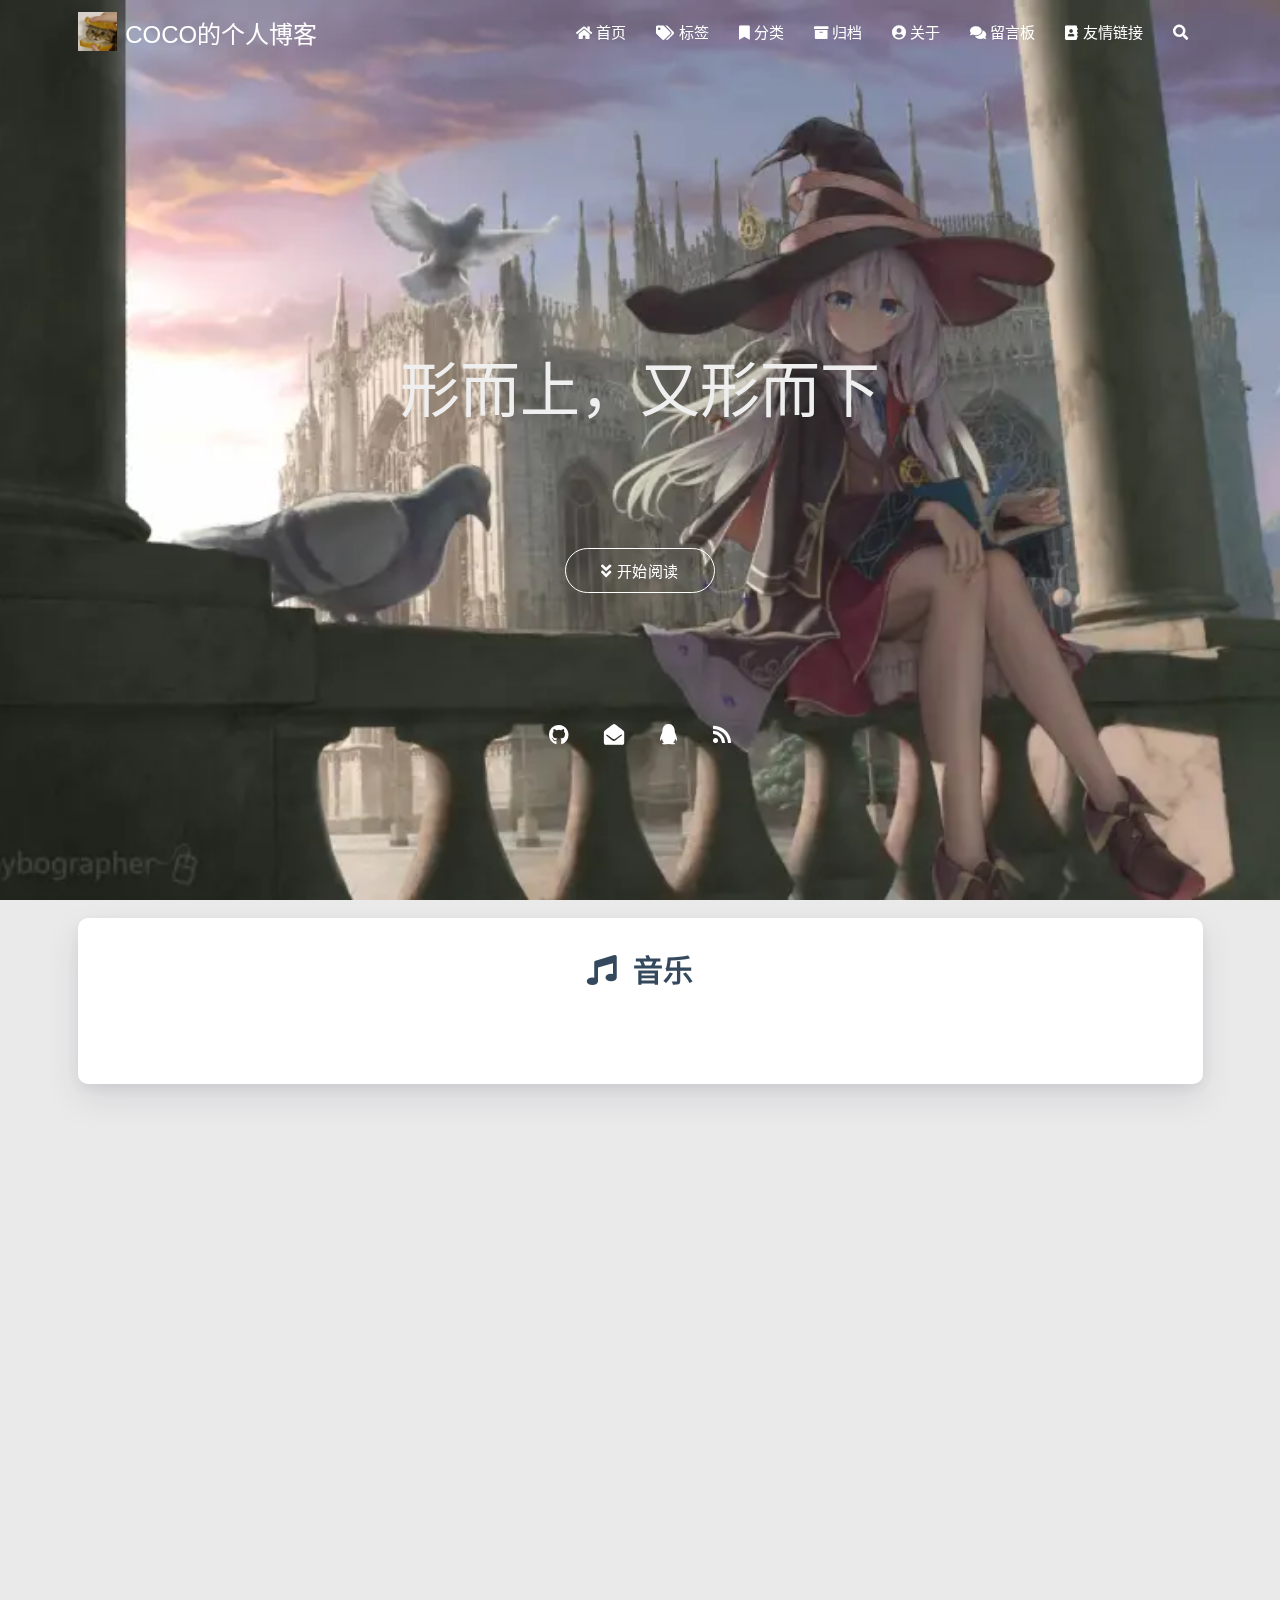
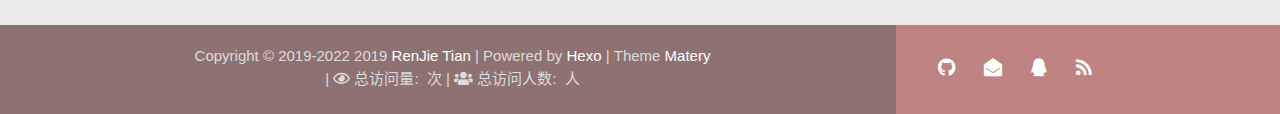
==== commit 9e1330c1: "Site updated: 2022-05-30 01:14:39" ====
--- a/index.html
+++ b/index.html
@@ -4,7 +4,7 @@
 
 <head>
     <meta charset="utf-8">
-    <meta name="keywords" content="COCO的个人博客">
+    <meta name="keywords" content="go for dream">
     <meta name="description" content="杂记，因个人不喜欢手账且觉得手写繁琐，朋友圈和QQ空间 更不是什么说真话交真朋友的地方，故暂使用博客方式记录感想">
     <meta http-equiv="X-UA-Compatible" content="IE=edge">
     <meta name="viewport" content="width=device-width, initial-scale=1.0, user-scalable=no">
@@ -297,7 +297,7 @@
         <div class="brand">
             <div class="title center-align">
                 
-                形而上又形而下的一个人
+                形而上，又形而下
                 
             </div>
 
--- a/css/matery.css
+++ b/css/matery.css
@@ -94,7 +94,7 @@
 }
 
 blockquote {
-    border-left: 5px solid #42b983;
+    border-left: 5px solid #279b7e;
     padding: 1rem 0.8rem 0.2rem 0.8rem;
     color: #666;
     background-color: rgba(66, 185, 131, .1);
@@ -110,7 +110,7 @@
     content: " ";
     position: absolute;
     border-radius: 50%;
-    background: #ff5f56;
+    background: #8ec7d3;
     width: 12px;
     height: 12px;
     top: 0;
@@ -125,7 +125,7 @@
     top: 13px !important;
     font-family: Inconsolata, Monaco, Consolas, 'Courier New', Courier, monospace;
     font-size: 0.91rem;
-    color: #e96900;
+    color: #acacac;
     background-color: #f8f8f8;
     border-radius: 2px;
 }
@@ -221,7 +221,7 @@
 }
 
 mark {
-    background-color: #fcf8e3;
+    background-color: #93bcbe;
     padding: .2em;
 }
 
@@ -241,11 +241,11 @@
 }
 
 .bg-color {
-    background-image: linear-gradient(to right, ##BEBEBE 20%, ##778899 70%);
+    background-image: linear-gradient(to right, #8e7272 70%, #bf8383 30%);
 }
 
 .text-color {
-    color: #0f9d58 !important;
+    color: #060707 !important;
 }
 
 .white-color {
@@ -257,7 +257,7 @@
     position: fixed;
     bottom: 0;
     z-index: 300;
-    background: linear-gradient(to right, #4cbf30 0%, #0f9d58 100%);
+    background: linear-gradient(to right, #9da89a 0%, #959b98 100%);
     opacity: 0.8;
 }
 
@@ -569,7 +569,7 @@
 
 .bg-cover .container {
     position: relative;
-    color: #fff;
+    color: rgb(239, 239, 239);
     z-index: 2;
 }
 
@@ -584,7 +584,7 @@
     font-weight: 300;
     font-size: 1.25rem;
     line-height: 1.4em;
-    color: #eee;
+    color: rgb(206, 206, 206);
 }
 
 .bg-cover .post-title {
@@ -1813,7 +1813,7 @@
 }
 
 .top-scroll .btn-floating {
-    background: linear-gradient(to bottom right, #FF5E3A 0%, #FF2A68 100%);
+    background: linear-gradient(to bottom right, #e0e0e0 0%, #51484a 100%);
     width: 48px;
     height: 48px;
 }
